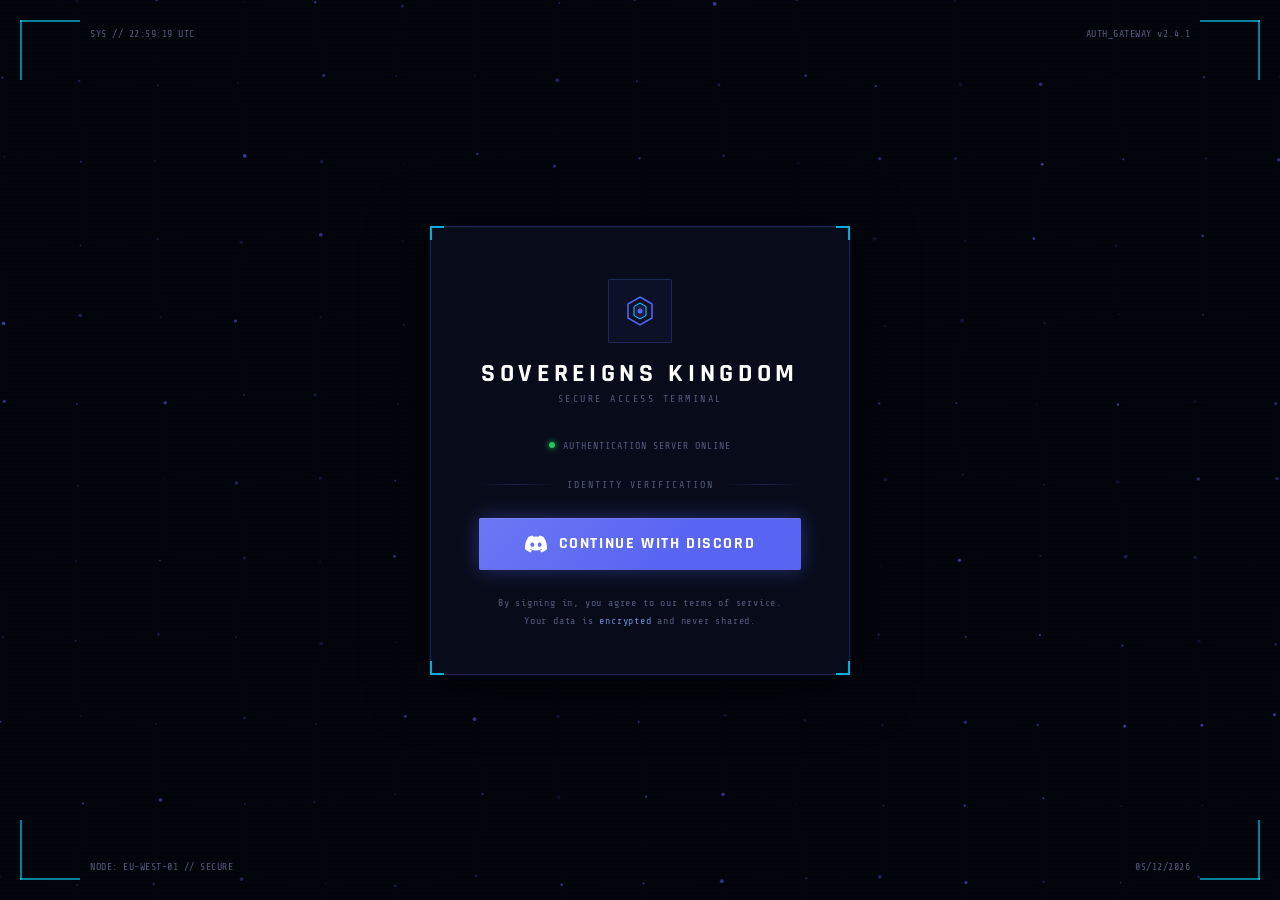
==== admin.html @ 72da882e "Update admin.html" ====
<!DOCTYPE html>
<html lang="en">
<head>
<meta charset="UTF-8"/>
<meta name="viewport" content="width=device-width, initial-scale=1.0"/>
<title>Admin Panel — Sovereigns Kingdom</title>
<link href="https://fonts.googleapis.com/css2?family=Rajdhani:wght@400;500;600;700&family=Share+Tech+Mono&display=swap" rel="stylesheet"/>
<style>
*,*::before,*::after{box-sizing:border-box;margin:0;padding:0}
:root{
  --bg:#03050d;--panel:rgba(8,12,24,0.92);--panel2:rgba(6,9,20,0.8);
  --border:rgba(88,101,242,0.2);--border2:rgba(88,101,242,0.1);
  --accent:#5865F2;--glow:rgba(88,101,242,0.4);
  --cyan:#00d4ff;--green:#22c55e;--yellow:#fbbf24;--red:#f38ba8;--orange:#f97316;
  --text:#cdd6f4;--muted:#525a7a;
  --font:'Rajdhani',sans-serif;--mono:'Share Tech Mono',monospace;
}
body{font-family:var(--font);background:var(--bg);color:var(--text);min-height:100vh;overflow-x:hidden}
#bgCanvas{position:fixed;inset:0;z-index:0;pointer-events:none;opacity:0.3}

/* TOKEN SCREEN */
#tokenScreen{position:fixed;inset:0;z-index:999;background:rgba(3,5,13,0.99);display:flex;align-items:center;justify-content:center;flex-direction:column;gap:20px}
#tokenScreen.hidden{display:none}
.token-box{display:flex;flex-direction:column;gap:10px;width:340px}
.token-input{background:rgba(88,101,242,0.06);border:1px solid var(--border);border-radius:2px;padding:12px 16px;font-family:var(--mono);font-size:13px;color:var(--text);outline:none;width:100%;letter-spacing:0.08em}
.token-input:focus{border-color:var(--accent)}
.token-btn{display:flex;align-items:center;justify-content:center;padding:12px;font-family:var(--mono);font-size:12px;font-weight:700;letter-spacing:0.2em;background:rgba(88,101,242,0.15);border:1px solid var(--accent);color:var(--accent);border-radius:2px;cursor:pointer;transition:all 0.2s}
.token-btn:hover{background:rgba(88,101,242,0.25)}
.token-err{font-family:var(--mono);font-size:10px;color:var(--red);letter-spacing:0.1em;padding:8px 12px;background:rgba(243,139,168,0.08);border:1px solid rgba(243,139,168,0.2);border-radius:2px;display:none}

/* TOPBAR */
.topbar{position:sticky;top:0;z-index:100;display:flex;align-items:center;justify-content:space-between;padding:0 28px;height:60px;background:rgba(3,5,13,0.97);border-bottom:1px solid var(--border);backdrop-filter:blur(20px)}
.tl{display:flex;align-items:center;gap:14px}
.logo-icon{display:flex;align-items:center;justify-content:center;width:34px;height:34px;border:1px solid var(--border);border-radius:2px;background:rgba(88,101,242,0.08)}
.topbar-brand{font-size:18px;font-weight:700;letter-spacing:0.15em;text-transform:uppercase;color:#fff}
.admin-badge{font-family:var(--mono);font-size:9px;color:var(--orange);border:1px solid rgba(249,115,22,0.3);padding:2px 8px;border-radius:1px;background:rgba(249,115,22,0.08);letter-spacing:0.12em}
.back-btn{display:flex;align-items:center;gap:7px;font-family:var(--mono);font-size:11px;font-weight:700;letter-spacing:0.1em;color:var(--muted);text-decoration:none;border:1px solid var(--border);padding:6px 14px;border-radius:2px;transition:all 0.2s}
.back-btn:hover{color:var(--text);background:rgba(88,101,242,0.08);border-color:rgba(88,101,242,0.4)}
.user-pill{display:flex;align-items:center;gap:10px;padding:5px 12px 5px 5px;border:1px solid var(--border);border-radius:2px;background:rgba(88,101,242,0.06)}
.u-av{width:30px;height:30px;border-radius:50%;border:1.5px solid var(--orange);object-fit:cover}
.u-name{font-size:13px;font-weight:700;color:#fff;line-height:1}
.u-role{font-family:var(--mono);font-size:9px;color:var(--orange)}
.hamburger{display:none;align-items:center;justify-content:center;width:36px;height:36px;border:1px solid var(--border);border-radius:2px;cursor:pointer;color:var(--muted);background:none}

/* LAYOUT */
#adminLayout{position:relative;z-index:2;display:grid;grid-template-columns:240px 1fr;min-height:calc(100vh - 60px)}

/* SIDEBAR */
.sidebar{background:rgba(5,8,18,0.9);border-right:1px solid var(--border);padding:20px 0;display:flex;flex-direction:column;gap:4px;position:sticky;top:60px;height:calc(100vh - 60px);overflow-y:auto}
.sb-section{font-family:var(--mono);font-size:9px;color:var(--muted);letter-spacing:0.2em;padding:12px 20px 6px;text-transform:uppercase}
.sb-btn{display:flex;align-items:center;gap:10px;padding:10px 20px;font-size:13px;font-weight:600;letter-spacing:0.05em;color:var(--muted);cursor:pointer;border:none;background:none;width:100%;text-align:left;transition:all 0.15s;border-left:2px solid transparent}
.sb-btn svg{width:15px;height:15px;flex-shrink:0}
.sb-btn:hover{color:var(--text);background:rgba(88,101,242,0.06);border-left-color:rgba(88,101,242,0.3)}
.sb-btn.active{color:#fff;background:rgba(88,101,242,0.1);border-left-color:var(--accent)}
.sb-btn.danger:hover{color:var(--red);background:rgba(243,139,168,0.06);border-left-color:var(--red)}
.sb-divider{height:1px;background:var(--border2);margin:8px 12px}

/* MAIN */
.main{padding:32px 36px;overflow-y:auto}
.page{display:none}
.page.active{display:block;animation:fadeUp 0.3s ease both}
.page-title{font-size:22px;font-weight:700;color:#fff;letter-spacing:0.08em;margin-bottom:4px}
.page-sub{font-family:var(--mono);font-size:10px;color:var(--muted);letter-spacing:0.12em;margin-bottom:24px}

/* CARDS */
.card{background:var(--panel);border:1px solid var(--border);border-radius:2px;padding:24px;margin-bottom:20px;position:relative;overflow:hidden}
.card::before{content:'';position:absolute;top:0;left:0;right:0;height:1px;background:linear-gradient(90deg,var(--accent),transparent)}
.card-title{font-size:14px;font-weight:700;color:#fff;letter-spacing:0.08em;margin-bottom:16px;display:flex;align-items:center;gap:8px}
.card-title svg{width:14px;height:14px;color:var(--accent)}

/* FORM */
.form-row{display:flex;gap:12px;flex-wrap:wrap;margin-bottom:14px}
.form-group{display:flex;flex-direction:column;gap:6px;flex:1;min-width:160px}
.form-label{font-family:var(--mono);font-size:9px;color:var(--muted);letter-spacing:0.16em;text-transform:uppercase}
.form-input{background:rgba(88,101,242,0.06);border:1px solid var(--border);border-radius:2px;padding:9px 13px;font-family:var(--font);font-size:13px;font-weight:600;color:var(--text);outline:none;transition:all 0.2s;width:100%}
.form-input:focus{border-color:var(--accent);box-shadow:0 0 0 2px rgba(88,101,242,0.15)}
.form-input::placeholder{color:var(--muted)}
select.form-input option{background:#0d1120;color:var(--text)}
textarea.form-input{resize:vertical;min-height:80px;font-family:var(--mono);font-size:12px}

/* BUTTONS */
.btn{display:inline-flex;align-items:center;gap:7px;padding:9px 18px;font-family:var(--font);font-size:13px;font-weight:700;letter-spacing:0.08em;border:1px solid;border-radius:2px;cursor:pointer;transition:all 0.2s;text-transform:uppercase}
.btn svg{width:13px;height:13px}
.btn-primary{background:rgba(88,101,242,0.15);border-color:var(--accent);color:var(--accent)}
.btn-primary:hover{background:rgba(88,101,242,0.25);box-shadow:0 0 14px var(--glow)}
.btn-success{background:rgba(34,197,94,0.1);border-color:var(--green);color:var(--green)}
.btn-success:hover{background:rgba(34,197,94,0.2)}
.btn-danger{background:rgba(243,139,168,0.1);border-color:var(--red);color:var(--red)}
.btn-danger:hover{background:rgba(243,139,168,0.2)}
.btn-warn{background:rgba(251,191,36,0.1);border-color:var(--yellow);color:var(--yellow)}
.btn-warn:hover{background:rgba(251,191,36,0.2)}
.btn-sm{padding:6px 12px;font-size:11px}
.btn:disabled{opacity:0.4;cursor:not-allowed;pointer-events:none}

/* TOURNAMENT CARDS */
.t-grid{display:grid;grid-template-columns:repeat(auto-fill,minmax(280px,1fr));gap:14px;margin-bottom:24px}
.t-card{background:var(--panel2);border:1px solid var(--border);border-radius:2px;padding:18px;position:relative;overflow:hidden}
.t-accent{position:absolute;top:0;left:0;bottom:0;width:3px}
.t-name{font-size:16px;font-weight:700;color:#fff;margin-bottom:10px}
.badges{display:flex;gap:6px;flex-wrap:wrap;margin-bottom:12px}
.badge{font-family:var(--mono);font-size:9px;font-weight:700;padding:2px 8px;border-radius:1px;letter-spacing:0.1em}
.b-open{color:var(--green);background:rgba(34,197,94,0.1);border:1px solid rgba(34,197,94,0.2)}
.b-closed{color:var(--red);background:rgba(243,139,168,0.1);border:1px solid rgba(243,139,168,0.2)}
.b-upcoming{color:var(--accent);background:rgba(88,101,242,0.1);border:1px solid rgba(88,101,242,0.2)}
.b-started{color:var(--yellow);background:rgba(251,191,36,0.1);border:1px solid rgba(251,191,36,0.2)}
.b-ended{color:var(--muted);background:rgba(82,90,122,0.1);border:1px solid rgba(82,90,122,0.2)}
.b-players{color:var(--cyan);background:rgba(0,212,255,0.08);border:1px solid rgba(0,212,255,0.2)}
.t-actions{display:flex;gap:6px;flex-wrap:wrap}

/* STATS */
.stats-row{display:grid;grid-template-columns:repeat(auto-fit,minmax(120px,1fr));gap:12px;margin-bottom:24px}
.stat{background:var(--panel);border:1px solid var(--border);border-radius:2px;padding:16px 20px}
.stat-val{font-size:28px;font-weight:700;color:#fff;line-height:1}
.stat-lbl{font-family:var(--mono);font-size:9px;color:var(--muted);letter-spacing:0.18em;margin-top:4px}

/* TABLE */
.ptable{width:100%;border-collapse:collapse}
.ptable th{font-family:var(--mono);font-size:9px;color:var(--muted);letter-spacing:0.15em;text-align:left;padding:8px 12px;border-bottom:1px solid var(--border);background:rgba(88,101,242,0.04)}
.ptable td{font-size:13px;padding:10px 12px;border-bottom:1px solid var(--border2);vertical-align:middle}
.ptable tr:last-child td{border-bottom:none}
.ptable tr:hover td{background:rgba(88,101,242,0.03)}
.pav{width:28px;height:28px;border-radius:50%;border:1.5px solid var(--border);object-fit:cover;vertical-align:middle;margin-right:8px}

/* TOAST */
#toastWrap{position:fixed;bottom:28px;right:28px;z-index:9999;display:flex;flex-direction:column;gap:8px}
.toast{font-family:var(--mono);font-size:11px;font-weight:700;letter-spacing:0.1em;padding:12px 18px;border-radius:2px;border:1px solid;display:flex;align-items:center;gap:8px;animation:toastIn 0.3s ease both;max-width:320px}
.toast.ok{color:var(--green);background:rgba(34,197,94,0.1);border-color:rgba(34,197,94,0.3)}
.toast.err{color:var(--red);background:rgba(243,139,168,0.1);border-color:rgba(243,139,168,0.3)}
.toast.inf{color:var(--cyan);background:rgba(0,212,255,0.08);border-color:rgba(0,212,255,0.2)}
.toast.out{animation:toastOut 0.3s ease forwards}

/* MODAL */
.overlay{position:fixed;inset:0;z-index:500;background:rgba(0,0,0,0.8);backdrop-filter:blur(6px);display:none;align-items:center;justify-content:center}
.overlay.open{display:flex}
.modal{background:rgba(8,12,24,0.99);border:1px solid var(--border);border-radius:2px;padding:28px;max-width:400px;width:90%;position:relative}
.modal::before{content:'';position:absolute;top:0;left:0;right:0;height:2px;background:linear-gradient(90deg,var(--red),transparent)}
.modal-title{font-size:16px;font-weight:700;color:#fff;margin-bottom:8px}
.modal-body{font-size:13px;color:var(--muted);margin-bottom:20px;line-height:1.6}
.modal-actions{display:flex;gap:10px;justify-content:flex-end}

.empty{font-family:var(--mono);font-size:11px;color:var(--muted);letter-spacing:0.12em;padding:28px;text-align:center}
.ovfl{overflow-x:auto}

@keyframes fadeUp{from{opacity:0;transform:translateY(10px)}to{opacity:1;transform:translateY(0)}}
@keyframes toastIn{from{opacity:0;transform:translateX(20px)}to{opacity:1;transform:translateX(0)}}
@keyframes toastOut{to{opacity:0;transform:translateX(20px)}}

@media(max-width:768px){
  #adminLayout{grid-template-columns:1fr}
  .sidebar{position:fixed;left:-240px;top:60px;z-index:90;transition:left 0.3s;height:calc(100vh - 60px)}
  .sidebar.open{left:0}
  .main{padding:20px 14px}
  .topbar{padding:0 14px}
  .topbar-brand{display:none}
  .hamburger{display:flex}
}
</style>
</head>
<body>
<canvas id="bgCanvas"></canvas>

<!-- SVG ICONS -->
<svg style="display:none">
  <symbol id="i-back"     viewBox="0 0 24 24" fill="none" stroke="currentColor" stroke-width="1.5" stroke-linecap="round"><path d="M19 12H5M12 5l-7 7 7 7"/></symbol>
  <symbol id="i-grid"     viewBox="0 0 24 24" fill="none" stroke="currentColor" stroke-width="1.5" stroke-linecap="round"><rect x="3" y="3" width="7" height="7"/><rect x="14" y="3" width="7" height="7"/><rect x="14" y="14" width="7" height="7"/><rect x="3" y="14" width="7" height="7"/></symbol>
  <symbol id="i-plus"     viewBox="0 0 24 24" fill="none" stroke="currentColor" stroke-width="1.5" stroke-linecap="round"><path d="M12 5v14M5 12h14"/></symbol>
  <symbol id="i-trash"    viewBox="0 0 24 24" fill="none" stroke="currentColor" stroke-width="1.5" stroke-linecap="round"><path d="M3 6h18M19 6l-1 14H6L5 6M10 11v6M14 11v6M9 6V4h6v2"/></symbol>
  <symbol id="i-users"    viewBox="0 0 24 24" fill="none" stroke="currentColor" stroke-width="1.5" stroke-linecap="round"><path d="M17 21v-2a4 4 0 00-4-4H5a4 4 0 00-4 4v2"/><circle cx="9" cy="7" r="4"/><path d="M23 21v-2a4 4 0 00-3-3.87M16 3.13a4 4 0 010 7.75"/></symbol>
  <symbol id="i-trophy"   viewBox="0 0 24 24" fill="none" stroke="currentColor" stroke-width="1.5" stroke-linecap="round"><path d="M6 9H4a2 2 0 01-2-2V5h4M18 9h2a2 2 0 002-2V5h-4"/><path d="M6 5h12v6a6 6 0 01-12 0V5z"/><path d="M12 17v4M8 21h8"/></symbol>
  <symbol id="i-horn"     viewBox="0 0 24 24" fill="none" stroke="currentColor" stroke-width="1.5" stroke-linecap="round"><path d="M3 11l19-9-9 19-2-8-8-2z"/></symbol>
  <symbol id="i-mail"     viewBox="0 0 24 24" fill="none" stroke="currentColor" stroke-width="1.5" stroke-linecap="round"><rect x="2" y="4" width="20" height="16" rx="2"/><path d="M22 7l-10 7L2 7"/></symbol>
  <symbol id="i-gear"     viewBox="0 0 24 24" fill="none" stroke="currentColor" stroke-width="1.5" stroke-linecap="round"><circle cx="12" cy="12" r="3"/><path d="M19.4 15a1.65 1.65 0 00.33 1.82l.06.06a2 2 0 010 2.83 2 2 0 01-2.83 0l-.06-.06a1.65 1.65 0 00-1.82-.33 1.65 1.65 0 00-1 1.51V21a2 2 0 01-4 0v-.09A1.65 1.65 0 009 19.4a1.65 1.65 0 00-1.82.33l-.06.06a2 2 0 01-2.83-2.83l.06-.06A1.65 1.65 0 004.68 15a1.65 1.65 0 00-1.51-1H3a2 2 0 010-4h.09A1.65 1.65 0 004.6 9a1.65 1.65 0 00-.33-1.82l-.06-.06a2 2 0 012.83-2.83l.06.06A1.65 1.65 0 009 4.68a1.65 1.65 0 001-1.51V3a2 2 0 014 0v.09a1.65 1.65 0 001 1.51 1.65 1.65 0 001.82-.33l.06-.06a2 2 0 012.83 2.83l-.06.06A1.65 1.65 0 0019.4 9a1.65 1.65 0 001.51 1H21a2 2 0 010 4h-.09a1.65 1.65 0 00-1.51 1z"/></symbol>
  <symbol id="i-check"    viewBox="0 0 24 24" fill="none" stroke="currentColor" stroke-width="2"   stroke-linecap="round"><path d="M20 6L9 17l-5-5"/></symbol>
  <symbol id="i-x"        viewBox="0 0 24 24" fill="none" stroke="currentColor" stroke-width="2"   stroke-linecap="round"><path d="M18 6L6 18M6 6l12 12"/></symbol>
  <symbol id="i-out"      viewBox="0 0 24 24" fill="none" stroke="currentColor" stroke-width="1.5" stroke-linecap="round"><path d="M9 21H5a2 2 0 01-2-2V5a2 2 0 012-2h4M16 17l5-5-5-5M21 12H9"/></symbol>
  <symbol id="i-send" viewBox="0 0 24 24" fill="none" stroke="currentColor" stroke-width="1.5" stroke-linecap="round"><path d="M22 2L11 13M22 2l-7 20-4-9-9-4 20-7z"/></symbol>
  <symbol id="i-back" viewBox="0 0 24 24" fill="none" stroke="currentColor" stroke-width="1.5" stroke-linecap="round"><path d="M19 12H5M12 5l-7 7 7 7"/></symbol>
  <symbol id="i-menu"     viewBox="0 0 24 24" fill="none" stroke="currentColor" stroke-width="1.5" stroke-linecap="round"><path d="M3 12h18M3 6h18M3 18h18"/></symbol>
  <symbol id="i-ticket" viewBox="0 0 24 24" fill="none" stroke="currentColor" stroke-width="1.5" stroke-linecap="round"><path d="M2 9a3 3 0 010-6h20a3 3 0 010 6v6a3 3 0 010 6H2a3 3 0 010-6V9z"/><path d="M12 3v18"/></symbol>
  <symbol id="i-lock"     viewBox="0 0 24 24" fill="none" stroke="currentColor" stroke-width="1.5" stroke-linecap="round"><rect x="3" y="11" width="18" height="11" rx="2"/><path d="M7 11V7a5 5 0 0110 0v4"/></symbol>
</svg>

<!-- TOKEN SCREEN -->
<div id="tokenScreen">
  <svg width="44" height="44" viewBox="0 0 24 24" fill="none" stroke="#f97316" stroke-width="1.5" stroke-linecap="round"><rect x="3" y="11" width="18" height="11" rx="2"/><path d="M7 11V7a5 5 0 0110 0v4"/></svg>
  <div style="font-family:var(--mono);font-size:14px;color:#fff;letter-spacing:0.2em">ADMIN TOKEN REQUIRED</div>
  <div style="font-family:var(--mono);font-size:10px;color:var(--muted);letter-spacing:0.1em;text-align:center;max-width:300px;line-height:1.8">Enter your secret admin token.<br/>Clears automatically when you close the browser.</div>
  <div class="token-box">
    <input class="token-input" type="password" id="tokenInput" placeholder="Paste admin token here..."/>
    <div class="token-err" id="tokenErr"></div>
    <button class="token-btn" id="tokenBtn" onclick="submitToken()">ENTER</button>
  </div>
  <a href="dashboard.html" style="font-family:var(--mono);font-size:10px;color:var(--muted);text-decoration:none;letter-spacing:0.1em;margin-top:8px">← Back to Dashboard</a>
</div>

<!-- TOPBAR -->
<nav class="topbar" id="topbar" style="display:none">
  <div class="tl">
    <button class="hamburger" onclick="document.getElementById('sidebar').classList.toggle('open')">
      <svg width="16" height="16"><use href="#i-menu"/></svg>
    </button>
    <div class="logo-icon">
      <svg viewBox="0 0 32 32" fill="none" width="18" height="18">
        <polygon points="16,2 28,9 28,23 16,30 4,23 4,9" stroke="#5865F2" stroke-width="1.5" fill="none"/>
        <polygon points="16,8 22,11.5 22,20.5 16,24 10,20.5 10,11.5" stroke="#f97316" stroke-width="1" fill="rgba(249,115,22,0.12)"/>
        <circle cx="16" cy="16" r="2.5" fill="#f97316"/>
      </svg>
    </div>
    <span class="topbar-brand">Sovereigns Kingdom</span>
    <span class="admin-badge">ADMIN PANEL</span>
    <a href="dashboard.html" class="back-btn"><svg width="12" height="12"><use href="#i-back"/></svg> Dashboard</a>
  </div>
  <div class="user-pill">
    <img class="u-av" id="topAv" src="" alt=""/>
    <div>
      <div class="u-name" id="topName">—</div>
      <div class="u-role">● ADMIN</div>
    </div>
  </div>
</nav>

<!-- ADMIN LAYOUT -->
<div id="adminLayout" style="display:none">
  <aside class="sidebar" id="sidebar">
    <div class="sb-section">Overview</div>
    <button class="sb-btn active" id="nav-overview" onclick="go('overview')"><svg width="15" height="15"><use href="#i-grid"/></svg> Overview</button>
    <div class="sb-section">Tournaments</div>
    <button class="sb-btn" id="nav-create"  onclick="go('create')"><svg width="15" height="15"><use href="#i-plus"/></svg> Create Tournament</button>
    <button class="sb-btn" id="nav-manage"  onclick="go('manage')"><svg width="15" height="15"><use href="#i-gear"/></svg> Manage Tournaments</button>
    <div class="sb-section">Players</div>
    <button class="sb-btn" id="nav-players" onclick="go('players')"><svg width="15" height="15"><use href="#i-users"/></svg> Registrations</button>
    <div class="sb-section">Winners</div>
    <button class="sb-btn" id="nav-winners" onclick="go('winners')"><svg width="15" height="15"><use href="#i-trophy"/></svg> Set Winners</button>
    <div class="sb-section">Communications</div>
    <button class="sb-btn" id="nav-announce" onclick="go('announce')"><svg width="15" height="15"><use href="#i-horn"/></svg> Announce</button>
    <button class="sb-btn" id="nav-dmall"    onclick="go('dmall')"><svg width="15" height="15"><use href="#i-mail"/></svg> DM All Players</button>
    <div class="sb-section">Support</div>
    <button class="sb-btn" id="nav-tickets" onclick="go('tickets')"><svg width="15" height="15"><use href="#i-ticket"/></svg> Tickets</button>
    <div class="sb-divider"></div>
    <button class="sb-btn danger" onclick="logout()"><svg width="15" height="15"><use href="#i-out"/></svg> Sign Out</button>
  </aside>

  <main class="main">

    <!-- OVERVIEW -->
    <div class="page active" id="page-overview">
      <div class="page-title">Overview</div>
      <div class="page-sub">// SOVEREIGNS KINGDOM ADMIN CONTROL CENTER</div>
      <div class="stats-row" id="statsRow"></div>
      <div class="card">
        <div class="card-title"><svg width="14" height="14"><use href="#i-grid"/></svg> Tournament Status</div>
        <div class="t-grid" id="overviewGrid"></div>
      </div>
    </div>

    <!-- CREATE -->
    <div class="page" id="page-create">
      <div class="page-title">Create Tournament</div>
      <div class="page-sub">// ADD A NEW TOURNAMENT</div>
      <div class="card">
        <div class="card-title"><svg width="14" height="14"><use href="#i-plus"/></svg> New Tournament</div>
        <div class="form-row">
          <div class="form-group">
            <label class="form-label">Tournament Name</label>
            <input type="text" class="form-input" id="createName" placeholder="e.g. Minecraft Hunger Games"/>
          </div>
        </div>
        <button class="btn btn-primary" id="createBtn" onclick="createTournament()">
          <svg width="13" height="13"><use href="#i-plus"/></svg> Create
        </button>
      </div>
    </div>

    <!-- MANAGE -->
    <div class="page" id="page-manage">
      <div class="page-title">Manage Tournaments</div>
      <div class="page-sub">// CONTROL REGISTRATION AND TOURNAMENT STATE</div>
      <div class="t-grid" id="manageGrid"></div>
    </div>

    <!-- PLAYERS -->
    <div class="page" id="page-players">
      <div class="page-title">Registrations</div>
      <div class="page-sub">// VIEW AND REMOVE REGISTERED PLAYERS</div>
      <div class="form-row" style="margin-bottom:16px">
        <div class="form-group" style="max-width:260px">
          <label class="form-label">Filter by Tournament</label>
          <select class="form-input" id="playersFilter" onchange="loadPlayers()">
            <option value="">All Tournaments</option>
          </select>
        </div>
      </div>
      <div class="card"><div id="playersWrap"><div class="empty">Loading...</div></div></div>
    </div>

    <!-- WINNERS -->
    <div class="page" id="page-winners">
      <div class="page-title">Set Winners</div>
      <div class="page-sub">// ASSIGN PODIUM PLACEMENTS</div>
      <div class="form-row" style="margin-bottom:16px">
        <div class="form-group" style="max-width:260px">
          <label class="form-label">Tournament</label>
          <select class="form-input" id="winnersSelect" onchange="renderWinners()">
            <option value="">Select tournament...</option>
          </select>
        </div>
      </div>
      <div id="winnersWrap"></div>
    </div>

    <!-- ANNOUNCE -->
    <div class="page" id="page-announce">
      <div class="page-title">Announce</div>
      <div class="page-sub">// POST EMBED TO DISCORD CHANNEL</div>
      <div class="card">
        <div class="card-title"><svg width="14" height="14"><use href="#i-horn"/></svg> New Announcement</div>
        <div class="form-row">
          <div class="form-group">
            <label class="form-label">Tournament</label>
            <select class="form-input" id="announceSelect"><option value="">Select tournament...</option></select>
          </div>
        </div>
        <div class="form-row">
          <div class="form-group">
            <label class="form-label">Message</label>
            <textarea class="form-input" id="announceMsg" placeholder="Type your announcement..."></textarea>
          </div>
        </div>
        <button class="btn btn-primary" id="announceBtn" onclick="sendAnnounce()">
          <svg width="13" height="13"><use href="#i-horn"/></svg> Send to Discord
        </button>
      </div>
    </div>

    <!-- DM ALL -->
    <div class="page" id="page-dmall">
      <div class="page-title">DM All Players</div>
      <div class="page-sub">// DIRECT MESSAGE EVERY REGISTERED PLAYER</div>
      <div class="card">
        <div class="card-title"><svg width="14" height="14"><use href="#i-mail"/></svg> Compose DM</div>
        <div class="form-row">
          <div class="form-group">
            <label class="form-label">Tournament</label>
            <select class="form-input" id="dmSelect"><option value="">Select tournament...</option></select>
          </div>
        </div>
        <div class="form-row">
          <div class="form-group">
            <label class="form-label">Message</label>
            <textarea class="form-input" id="dmMsg" placeholder="Type your message..."></textarea>
          </div>
        </div>
        <button class="btn btn-warn" id="dmBtn" onclick="sendDmAll()">
          <svg width="13" height="13"><use href="#i-mail"/></svg> Send DM to All
        </button>
      </div>
    </div>

    <!-- TICKETS -->
    <div class="page" id="page-tickets">
      <div class="page-title">Support Tickets</div>
      <div class="page-sub">// VIEW AND MANAGE ALL USER TICKETS</div>
      <div style="display:flex;gap:8px;margin-bottom:18px;flex-wrap:wrap">
        <button class="btn btn-primary btn-sm" onclick="filterTickets('all')"    id="tf-all">All</button>
        <button class="btn btn-sm" onclick="filterTickets('open')"   id="tf-open"   style="background:rgba(34,197,94,0.08);border-color:rgba(34,197,94,0.3);color:var(--green)">Open</button>
        <button class="btn btn-sm" onclick="filterTickets('paused')" id="tf-paused" style="background:rgba(251,191,36,0.08);border-color:rgba(251,191,36,0.3);color:var(--yellow)">Paused</button>
        <button class="btn btn-sm" onclick="filterTickets('resolved')" id="tf-resolved" style="background:rgba(82,90,122,0.08);border-color:rgba(82,90,122,0.2);color:var(--muted)">Resolved</button>
        <button class="btn btn-primary btn-sm" onclick="loadTickets()" style="margin-left:auto"><svg width="13" height="13"><use href="#i-plus"/></svg> Refresh</button>
      </div>
      <div id="ticketsWrap"><div class="empty">Loading...</div></div>
      <!-- TICKET DETAIL PANEL -->
      <div id="ticketDetail" style="display:none;animation:fadeUp 0.3s ease both">
        <div style="display:flex;align-items:center;gap:12px;margin-bottom:16px">
          <button class="btn btn-primary btn-sm" onclick="closeTicketDetail()"><svg width="13" height="13"><use href="#i-back"/></svg> Back</button>
          <div style="font-size:16px;font-weight:700;color:#fff" id="detailTitle">Ticket</div>
          <div id="detailStatus"></div>
        </div>
        <div class="card" style="padding:20px">
          <div style="max-height:400px;overflow-y:auto;margin-bottom:16px;display:flex;flex-direction:column;gap:12px" id="detailLog"></div>
          <!-- ADMIN REPLY -->
          <div id="adminReplyBox" style="background:rgba(6,9,20,0.8);border:1px solid var(--border);border-radius:2px;padding:14px">
            <div style="display:flex;gap:10px;align-items:flex-end">
              <div style="flex:1;display:flex;flex-direction:column;gap:8px">
                <textarea class="form-input" id="adminReplyText" placeholder="Type your reply..." style="min-height:60px;font-size:13px" onkeydown="if(event.key==='Enter'&&event.ctrlKey)adminSend()"></textarea>
                <input type="text" class="form-input" id="adminReplyImg" placeholder="Image URL (optional)" style="font-family:var(--mono);font-size:11px"/>
              </div>
              <button class="btn btn-primary btn-sm" onclick="adminSend()" style="flex-shrink:0;align-self:flex-start"><svg width="13" height="13"><use href="#i-send"/></svg> Send</button>
            </div>
          </div>
          <div style="display:flex;gap:8px;margin-top:12px;flex-wrap:wrap" id="ticketActionBtns"></div>
        </div>
      </div>
    </div>

  </main>
</div>

<!-- CONFIRM MODAL -->
<div class="overlay" id="confirmOverlay">
  <div class="modal">
    <div class="modal-title" id="confirmTitle">Confirm</div>
    <div class="modal-body"  id="confirmBody">Are you sure?</div>
    <div class="modal-actions">
      <button class="btn btn-primary btn-sm" onclick="closeModal()">Cancel</button>
      <button class="btn btn-danger  btn-sm" id="confirmOk" onclick="doConfirm()">Confirm</button>
    </div>
  </div>
</div>

<div id="toastWrap"></div>

<script>
// ─────────────────────────── AUTH ────────────────────────────
const OWNER_ID = '921970487431671859';
const raw = localStorage.getItem('discord_user');
if (!raw) { window.location.href = 'index.html'; }
const user = JSON.parse(raw || '{}');

if (user.id !== OWNER_ID) {
  document.getElementById('tokenScreen').innerHTML = `
    <svg width="44" height="44" viewBox="0 0 24 24" fill="none" stroke="#f38ba8" stroke-width="1.5" stroke-linecap="round"><rect x="3" y="11" width="18" height="11" rx="2"/><path d="M7 11V7a5 5 0 0110 0v4"/></svg>
    <div style="font-family:var(--mono);font-size:14px;color:#f38ba8;letter-spacing:0.2em">ACCESS DENIED</div>
    <div style="font-family:var(--mono);font-size:10px;color:var(--muted);text-align:center">This panel is for the server owner only.</div>
    <a href="dashboard.html" style="font-family:var(--mono);font-size:11px;color:var(--accent);text-decoration:none;border:1px solid rgba(88,101,242,0.3);padding:8px 20px;border-radius:2px">← Back to Dashboard</a>`;
  throw new Error('Unauthorized');
}

let ADMIN_TOKEN = sessionStorage.getItem('sk_admin_token') || '';

// ─────────────────────────── TOKEN SCREEN ────────────────────────────
document.getElementById('tokenInput').addEventListener('keydown', e => { if (e.key === 'Enter') submitToken(); });

async function submitToken() {
  const val = document.getElementById('tokenInput').value.trim();
  if (!val) return;
  const btn = document.getElementById('tokenBtn');
  const err = document.getElementById('tokenErr');
  btn.textContent = 'VERIFYING...';
  btn.disabled = true;
  err.style.display = 'none';
  try {
    const res = await fetch('/.netlify/functions/register/admin', {
      method: 'POST',
      headers: { 'Content-Type': 'application/json' },
      body: JSON.stringify({ action: 'get_registrations', caller_id: user.id, admin_token: val }),
    });
    if (res.status === 429) throw new Error('Too many attempts — wait 5 minutes');
    if (res.status === 403) throw new Error('Wrong token');
    ADMIN_TOKEN = val;
    sessionStorage.setItem('sk_admin_token', val);
    showPanel();
  } catch(e) {
    err.textContent = e.message;
    err.style.display = 'block';
    btn.textContent = 'ENTER';
    btn.disabled = false;
  }
}

function showPanel() {
  document.getElementById('tokenScreen').classList.add('hidden');
  document.getElementById('topbar').style.display = 'flex';
  document.getElementById('adminLayout').style.display = 'grid';
  document.getElementById('topAv').src = user.avatar || '';
  document.getElementById('topName').textContent = user.globalName || user.username;
  loadAll();
}

// ─────────────────────────── STATE ────────────────────────────
let SD = { tournaments: {}, state: {}, winners: {} }; // server data
let AR = {};  // all registrations

async function loadAll() {
  try {
    const res = await fetch('/.netlify/functions/register');
    if (!res.ok) throw new Error('Server unreachable');
    SD = await res.json();
    const d = await api({ action: 'get_registrations' });
    AR = d.registrations || {};
    fillSelects();
    renderOverview();
    toast('Panel loaded', 'ok');
  } catch(e) {
    toast('Cannot reach bot server: ' + e.message, 'err');
  }
}

function fillSelects() {
  const tids = Object.keys(SD.tournaments || {});
  ['playersFilter','winnersSelect','announceSelect','dmSelect'].forEach(id => {
    const el = document.getElementById(id);
    const prev = el.value;
    const blank = id === 'playersFilter' ? '<option value="">All Tournaments</option>' : '<option value="">Select tournament...</option>';
    el.innerHTML = blank + tids.map(tid =>
      `<option value="${tid}">${SD.tournaments[tid].name}</option>`).join('');
    if (prev) el.value = prev;
  });
}

// ─────────────────────────── API ────────────────────────────
async function api(payload) {
  const res = await fetch('/.netlify/functions/register/admin', {
    method: 'POST',
    headers: { 'Content-Type': 'application/json' },
    body: JSON.stringify({ ...payload, caller_id: user.id, admin_token: ADMIN_TOKEN }),
  });
  if (res.status === 403) {
    sessionStorage.removeItem('sk_admin_token');
    ADMIN_TOKEN = '';
    document.getElementById('tokenScreen').classList.remove('hidden');
    document.getElementById('topbar').style.display = 'none';
    document.getElementById('adminLayout').style.display = 'none';
    throw new Error('Session expired');
  }
  if (res.status === 429) throw new Error('Rate limited — wait a moment');
  const d = await res.json();
  if (!res.ok) throw new Error(d.error || res.status);
  return d;
}

// ─────────────────────────── PAGES ────────────────────────────
function go(name) {
  document.querySelectorAll('.page').forEach(p => p.classList.remove('active'));
  document.querySelectorAll('.sb-btn').forEach(b => b.classList.remove('active'));
  document.getElementById('page-' + name).classList.add('active');
  document.getElementById('nav-' + name).classList.add('active');
  document.getElementById('sidebar').classList.remove('open');
  if (name === 'overview') renderOverview();
  if (name === 'manage')   renderManage();
  if (name === 'players')  loadPlayers();
  if (name === 'winners')  renderWinners();
}

// ─────────────────────────── OVERVIEW ────────────────────────────
function hex(n) { return '#' + (n >>> 0).toString(16).padStart(6,'0'); }

function renderOverview() {
  const T = SD.tournaments || {}, S = SD.state || {};
  const tids = Object.keys(T);
  let total = 0; tids.forEach(t => total += (S[t]?.count || 0));
  const open = tids.filter(t => S[t]?.registration === 'open').length;
  const live = tids.filter(t => S[t]?.tournament === 'started').length;

  document.getElementById('statsRow').innerHTML = [
    [tids.length, 'Tournaments', ''],
    [open, 'Open Regs', 'color:var(--green)'],
    [live, 'Live Now', 'color:var(--yellow)'],
    [total, 'Players', 'color:var(--cyan)'],
  ].map(([v,l,s]) => `<div class="stat"><div class="stat-val" style="${s}">${v}</div><div class="stat-lbl">${l}</div></div>`).join('');

  if (!tids.length) {
    document.getElementById('overviewGrid').innerHTML = '<div class="empty">No tournaments yet.</div>';
    return;
  }
  document.getElementById('overviewGrid').innerHTML = tids.map(tid => tCard(tid, T[tid], S[tid]||{})).join('');
}

function tCard(tid, t, s) {
  const col = hex(t.color || 0x5865F2);
  const rb = s.registration==='open' ? 'b-open' : 'b-closed';
  const rl = s.registration==='open' ? 'REG OPEN' : 'REG CLOSED';
  const tb = s.tournament==='started' ? 'b-started' : s.tournament==='ended' ? 'b-ended' : 'b-upcoming';
  const tl = (s.tournament||'upcoming').toUpperCase();
  return `<div class="t-card">
    <div class="t-accent" style="background:${col}"></div>
    <div class="t-name">${t.name}</div>
    <div class="badges">
      <span class="badge ${rb}">${rl}</span>
      <span class="badge ${tb}">${tl}</span>
      <span class="badge b-players">${s.count||0}${s.cap?'/'+s.cap:''} PLAYERS</span>
    </div>
    <div class="t-actions">
      <button class="btn btn-primary btn-sm" onclick="go('manage')"><svg width="13" height="13"><use href="#i-gear"/></svg> Manage</button>
    </div>
  </div>`;
}

// ─────────────────────────── MANAGE ────────────────────────────
function renderManage() {
  const T = SD.tournaments || {}, S = SD.state || {};
  const tids = Object.keys(T);
  if (!tids.length) {
    document.getElementById('manageGrid').innerHTML = '<div class="empty">No tournaments. Create one first.</div>';
    return;
  }
  document.getElementById('manageGrid').innerHTML = tids.map(tid => {
    const t = T[tid], s = S[tid]||{};
    const col = hex(t.color || 0x5865F2);
    const isOpen = s.registration==='open', isStarted = s.tournament==='started', isEnded = s.tournament==='ended';
    return `<div class="t-card">
      <div class="t-accent" style="background:${col}"></div>
      <div class="t-name">${t.name}</div>
      <div class="badges">
        <span class="badge ${isOpen?'b-open':'b-closed'}">${isOpen?'REG OPEN':'REG CLOSED'}</span>
        <span class="badge ${isStarted?'b-started':isEnded?'b-ended':'b-upcoming'}">${(s.tournament||'UPCOMING').toUpperCase()}</span>
        <span class="badge b-players">${s.count||0}${s.cap?'/'+s.cap:''} PLAYERS</span>
      </div>
      <div class="form-row" style="margin-bottom:12px">
        <div class="form-group">
          <label class="form-label">Registration Cap (0 = unlimited)</label>
          <div style="display:flex;gap:8px">
            <input type="number" class="form-input" id="cap-${tid}" value="${s.cap||''}" min="0" placeholder="0" style="width:100px"/>
            <button class="btn btn-primary btn-sm" onclick="setCap('${tid}')">Set</button>
          </div>
        </div>
      </div>
      <div class="t-actions">
        ${!isOpen
          ? `<button class="btn btn-success btn-sm" onclick="setState('${tid}','open',null)"><svg width="13" height="13"><use href="#i-check"/></svg> Open Regs</button>`
          : `<button class="btn btn-danger btn-sm" onclick="setState('${tid}','closed',null)"><svg width="13" height="13"><use href="#i-x"/></svg> Close Regs</button>`}
        ${!isStarted&&!isEnded
          ? `<button class="btn btn-warn btn-sm" onclick="setState('${tid}',null,'started')">▶ Start</button>`:''}
        ${!isEnded
          ? `<button class="btn btn-danger btn-sm" onclick="setState('${tid}',null,'ended')">■ End</button>`
          : `<button class="btn btn-primary btn-sm" onclick="setState('${tid}','open','upcoming')">↺ Reset</button>`}
        <button class="btn btn-danger btn-sm" onclick="confirmDel('${tid}','${t.name.replace(/'/g,"\\'")}')">
          <svg width="13" height="13"><use href="#i-trash"/></svg> Delete
        </button>
      </div>
    </div>`;
  }).join('');
}

// ─────────────────────────── PLAYERS ────────────────────────────
async function loadPlayers() {
  const wrap = document.getElementById('playersWrap');
  wrap.innerHTML = '<div class="empty">Loading...</div>';
  const tidF = document.getElementById('playersFilter').value;
  try {
    const d = await api({ action: 'get_registrations', tournament_id: tidF || undefined });
    AR = d.registrations || {};
    const entries = tidF ? (AR[tidF] ? { [tidF]: AR[tidF] } : {}) : AR;
    let rows = [], total = 0;
    for (const [tid, td] of Object.entries(entries)) {
      (td.players||[]).forEach(p => {
        total++;
        rows.push(`<tr>
          <td><img class="pav" src="https://cdn.discordapp.com/avatars/${p.discord_id}/avatar.png" onerror="this.src='https://cdn.discordapp.com/embed/avatars/0.png'" alt=""/>
            ${p.discord_global_name||p.discord_username}</td>
          <td style="font-family:var(--mono);font-size:11px;color:var(--muted)">@${p.discord_username}</td>
          <td style="font-family:var(--mono);font-size:11px">${p.game_username||'—'}</td>
          <td>${td.tournament_name}</td>
          <td style="font-family:var(--mono);font-size:10px;color:var(--muted)">${(p.submitted_at||'').split(',')[0]}</td>
          <td><button class="btn btn-danger btn-sm" onclick="confirmRemove('${tid}','${p.discord_id}','${(p.discord_global_name||p.discord_username).replace(/'/g,"\\'")}')">
            <svg width="13" height="13"><use href="#i-trash"/></svg> Remove</button></td>
        </tr>`);
      });
    }
    if (!rows.length) { wrap.innerHTML = '<div class="empty">No registrations found.</div>'; return; }
    wrap.innerHTML = `
      <div style="font-family:var(--mono);font-size:10px;color:var(--muted);margin-bottom:12px;letter-spacing:0.12em">${total} PLAYER${total!==1?'S':''}</div>
      <div class="ovfl"><table class="ptable">
        <thead><tr><th>Player</th><th>Username</th><th>Game Tag</th><th>Tournament</th><th>Date</th><th>Action</th></tr></thead>
        <tbody>${rows.join('')}</tbody>
      </table></div>`;
  } catch(e) { wrap.innerHTML = `<div class="empty">Error: ${e.message}</div>`; }
}

// ─────────────────────────── WINNERS ────────────────────────────
function renderWinners() {
  const tid  = document.getElementById('winnersSelect').value;
  const wrap = document.getElementById('winnersWrap');
  if (!tid) { wrap.innerHTML = ''; return; }
  const t  = SD.tournaments[tid];
  const tw = (SD.winners||{})[tid]||{};
  const players = (AR[tid]?.players||[]);
  const colors = {'1st':'#fbbf24','2nd':'#94a3b8','3rd':'#cd7c2f'};
  const medals = {'1st':'1ST','2nd':'2ND','3rd':'3RD'};

  wrap.innerHTML = ['1st','2nd','3rd'].map(place => {
    const w   = tw[place];
    const col = colors[place];
    const opts = players.map(p =>
      `<option value="${p.discord_id}|||${p.discord_global_name||p.discord_username}|||${p.discord_username}">${p.discord_global_name||p.discord_username} (@${p.discord_username})</option>`
    ).join('');
    return `<div class="card" style="border-color:${col}30">
      <div class="card-title" style="color:${col}">${medals[place]} PLACE</div>
      ${w
        ? `<div style="display:flex;align-items:center;gap:10px;margin-bottom:14px">
            <img src="${w.avatar||'https://cdn.discordapp.com/embed/avatars/0.png'}" style="width:30px;height:30px;border-radius:50%;border:1.5px solid ${col}" onerror="this.src='https://cdn.discordapp.com/embed/avatars/0.png'"/>
            <span style="font-weight:700;color:#fff">${w.display_name||w.username}</span>
            <button class="btn btn-danger btn-sm" onclick="removeWinner('${tid}','${place}')"><svg width="13" height="13"><use href="#i-x"/></svg> Remove</button>
          </div>`
        : `<div style="font-family:var(--mono);font-size:10px;color:var(--muted);margin-bottom:14px;letter-spacing:0.1em">NOT SET</div>`}
      ${players.length ? `
      <div class="form-row">
        <div class="form-group">
          <label class="form-label">Pick from registered players</label>
          <select class="form-input" id="wpick-${place}" onchange="fillWinner('${place}')">
            <option value="">Choose player...</option>${opts}
          </select>
        </div>
      </div>` : ''}
      <div class="form-row">
        <div class="form-group" style="min-width:140px">
          <label class="form-label">Discord ID</label>
          <input type="text" class="form-input" id="wid-${place}" placeholder="Discord user ID"/>
        </div>
        <div class="form-group" style="min-width:140px">
          <label class="form-label">Display Name</label>
          <input type="text" class="form-input" id="wname-${place}" placeholder="Display name"/>
        </div>
      </div>
      <button class="btn btn-success btn-sm" onclick="setWinner('${tid}','${place}')">
        <svg width="13" height="13"><use href="#i-check"/></svg> Set ${medals[place]} Place
      </button>
    </div>`;
  }).join('');
}

function fillWinner(place) {
  const val = document.getElementById(`wpick-${place}`)?.value;
  if (!val) return;
  const [did,,dispName] = val.split('|||');
  document.getElementById(`wid-${place}`).value   = did;
  document.getElementById(`wname-${place}`).value = dispName;
}

// ─────────────────────────── ACTIONS ────────────────────────────
async function createTournament() {
  const name = document.getElementById('createName').value.trim();
  if (!name) { toast('Enter a tournament name', 'err'); return; }
  setLoading('createBtn', true);
  try {
    await api({ action: 'create', name });
    await loadAll();
    document.getElementById('createName').value = '';
    toast('Tournament created!', 'ok');
  } catch(e) { toast(e.message, 'err'); }
  setLoading('createBtn', false);
}

async function setState(tid, reg, tourn) {
  try {
    await api({ action: 'set_state', tournament_id: tid, registration: reg, tournament_status: tourn });
    const res = await fetch('/.netlify/functions/register');
    SD = await res.json();
    fillSelects(); renderManage(); renderOverview();
    toast('Updated!', 'ok');
  } catch(e) { toast(e.message, 'err'); }
}

async function setCap(tid) {
  const val = parseInt(document.getElementById(`cap-${tid}`).value)||0;
  try {
    await api({ action: 'set_cap', tournament_id: tid, cap: val });
    const res = await fetch('/.netlify/functions/register');
    SD = await res.json();
    renderManage(); renderOverview();
    toast(val===0?'Cap removed':'Cap set to '+val, 'ok');
  } catch(e) { toast(e.message, 'err'); }
}

async function setWinner(tid, place) {
  const did  = document.getElementById(`wid-${place}`).value.trim();
  const name = document.getElementById(`wname-${place}`).value.trim();
  if (!did||!name) { toast('Enter Discord ID and display name', 'err'); return; }
  const players = AR[tid]?.players||[];
  const p = players.find(x => x.discord_id===did);
  const avatar = p ? `https://cdn.discordapp.com/avatars/${did}/avatar.png` : 'https://cdn.discordapp.com/embed/avatars/0.png';
  try {
    await api({ action:'set_winner', tournament_id:tid, place, discord_id:did, display_name:name, username:name, avatar });
    const res = await fetch('/.netlify/functions/register');
    SD = await res.json();
    renderWinners();
    toast(`${place} place set!`, 'ok');
  } catch(e) { toast(e.message, 'err'); }
}

async function removeWinner(tid, place) {
  try {
    await api({ action:'remove_winner', tournament_id:tid, place });
    const res = await fetch('/.netlify/functions/register');
    SD = await res.json();
    renderWinners();
    toast('Winner removed', 'inf');
  } catch(e) { toast(e.message, 'err'); }
}

async function sendAnnounce() {
  const tid = document.getElementById('announceSelect').value;
  const msg = document.getElementById('announceMsg').value.trim();
  if (!tid) { toast('Select a tournament', 'err'); return; }
  if (!msg) { toast('Enter a message', 'err'); return; }
  setLoading('announceBtn', true);
  try {
    await api({ action:'announce', tournament_id:tid, message:msg });
    document.getElementById('announceMsg').value = '';
    toast('Announcement sent!', 'ok');
  } catch(e) { toast(e.message, 'err'); }
  setLoading('announceBtn', false);
}

async function sendDmAll() {
  const tid = document.getElementById('dmSelect').value;
  const msg = document.getElementById('dmMsg').value.trim();
  if (!tid) { toast('Select a tournament', 'err'); return; }
  if (!msg) { toast('Enter a message', 'err'); return; }
  setLoading('dmBtn', true);
  try {
    const d = await api({ action:'dm_all', tournament_id:tid, message:msg });
    document.getElementById('dmMsg').value = '';
    toast(`Sent: ${d.sent} ✓  Failed: ${d.failed}`, 'ok');
  } catch(e) { toast(e.message, 'err'); }
  setLoading('dmBtn', false);
}

// ─────────────────────────── MODALS ────────────────────────────
let _cb = null;
function confirmDel(tid, name) {
  show('Delete Tournament', `Delete "${name}"? This removes ALL registrations and winners. Cannot be undone.`);
  _cb = async () => {
    try {
      await api({ action:'delete', tournament_id:tid });
      await loadAll(); renderManage(); renderOverview();
      toast('Tournament deleted', 'inf');
    } catch(e) { toast(e.message, 'err'); }
  };
}
function confirmRemove(tid, did, name) {
  show('Remove Player', `Remove "${name}" from this tournament?`);
  _cb = async () => {
    try {
      await api({ action:'remove_player', tournament_id:tid, discord_id:did });
      await loadPlayers();
      toast('Player removed', 'inf');
    } catch(e) { toast(e.message, 'err'); }
  };
}
function show(title, body) {
  document.getElementById('confirmTitle').textContent = title;
  document.getElementById('confirmBody').textContent  = body;
  document.getElementById('confirmOverlay').classList.add('open');
}
function closeModal() { document.getElementById('confirmOverlay').classList.remove('open'); }
function doConfirm()  { closeModal(); if (_cb) { _cb(); _cb=null; } }
document.getElementById('confirmOverlay').addEventListener('click', e => { if (e.target.id==='confirmOverlay') closeModal(); });

// ─────────────────────────── TOAST ────────────────────────────
function toast(msg, type='inf') {
  const el = document.createElement('div');
  el.className = `toast ${type}`;
  el.textContent = msg;
  document.getElementById('toastWrap').appendChild(el);
  setTimeout(() => { el.classList.add('out'); setTimeout(() => el.remove(), 300); }, 3200);
}

// ─────────────────────────── UTILS ────────────────────────────
function setLoading(id, on) {
  const b = document.getElementById(id);
  if (b) b.disabled = on;
}
function logout() { localStorage.removeItem('discord_user'); window.location.href='index.html'; }


// ─────────────────────────── TICKETS ────────────────────────────
let allTickets = [];
let activeFilter = 'all';
let openTicket = null;

async function loadTickets() {
  document.getElementById('ticketsWrap').innerHTML = '<div class="empty">Loading...</div>';
  document.getElementById('ticketDetail').style.display = 'none';
  document.getElementById('ticketsWrap').style.display = 'block';
  try {
    const d = await api({ action: 'dummy' }, '/tickets/all');
    allTickets = d.tickets || [];
    renderTicketList();
  } catch(e) { document.getElementById('ticketsWrap').innerHTML = `<div class="empty">Error: ${e.message}</div>`; }
}

function filterTickets(f) {
  activeFilter = f;
  renderTicketList();
}

function renderTicketList() {
  const filtered = activeFilter === 'all' ? allTickets : allTickets.filter(t => t.status === activeFilter);
  const wrap = document.getElementById('ticketsWrap');
  if (!filtered.length) { wrap.innerHTML = '<div class="empty">No tickets found.</div>'; return; }

  const statusColor = { open:'var(--green)', paused:'var(--yellow)', resolved:'var(--muted)' };
  const statusBg    = { open:'rgba(34,197,94,0.08)', paused:'rgba(251,191,36,0.08)', resolved:'rgba(82,90,122,0.06)' };
  const statusBorder= { open:'rgba(34,197,94,0.2)', paused:'rgba(251,191,36,0.2)', resolved:'rgba(82,90,122,0.15)' };

  wrap.innerHTML = filtered.sort((a,b) => (b.updated_at||'').localeCompare(a.updated_at||'')).map(t => {
    const msgCount = (t.messages||[]).length;
    const last = t.messages?.[t.messages.length-1];
    const preview = last ? (last.text||'[image]').slice(0,80) : t.description.slice(0,80);
    return `<div class="card" style="cursor:pointer;margin-bottom:12px;border-color:${statusBorder[t.status]||'var(--border)'}" onclick="openTicketDetail('${t.id}')">
      <div style="display:flex;align-items:center;justify-content:space-between;margin-bottom:10px">
        <div style="display:flex;align-items:center;gap:10px">
          <img src="${t.avatar||'https://cdn.discordapp.com/embed/avatars/0.png'}" style="width:32px;height:32px;border-radius:50%;border:1.5px solid var(--border)" onerror="this.src='https://cdn.discordapp.com/embed/avatars/0.png'"/>
          <div>
            <div style="font-size:14px;font-weight:700;color:#fff">${t.display_name} <span style="font-family:var(--mono);font-size:10px;color:var(--muted)">@${t.username}</span></div>
            <div style="font-family:var(--mono);font-size:9px;color:var(--muted);letter-spacing:0.1em">#${t.id} · ${fmtTs(t.created_at)}</div>
          </div>
        </div>
        <div style="display:flex;align-items:center;gap:8px">
          <span style="font-family:var(--mono);font-size:9px;font-weight:700;padding:2px 10px;border-radius:1px;color:${statusColor[t.status]};background:${statusBg[t.status]};border:1px solid ${statusBorder[t.status]};letter-spacing:0.12em">${t.status.toUpperCase()}</span>
          <span style="font-family:var(--mono);font-size:9px;color:var(--muted)">${msgCount} msg${msgCount!==1?'s':''}</span>
        </div>
      </div>
      <div style="font-size:12px;color:var(--muted);font-family:var(--mono);overflow:hidden;text-overflow:ellipsis;white-space:nowrap">${escHtml2(preview)}</div>
    </div>`;
  }).join('');
}

function openTicketDetail(tid) {
  openTicket = allTickets.find(t => t.id === tid);
  if (!openTicket) return;
  document.getElementById('ticketsWrap').style.display = 'none';
  document.getElementById('ticketDetail').style.display = 'block';
  renderDetail();
}

function renderDetail() {
  const t = openTicket;
  const statusColor  = { open:'var(--green)', paused:'var(--yellow)', resolved:'var(--muted)' };
  document.getElementById('detailTitle').textContent = `Ticket #${t.id} — ${t.display_name}`;
  document.getElementById('detailStatus').innerHTML =
    `<span style="font-family:var(--mono);font-size:9px;font-weight:700;padding:2px 10px;border-radius:1px;color:${statusColor[t.status]};letter-spacing:0.12em;border:1px solid">${t.status.toUpperCase()}</span>`;

  // Messages
  const log = document.getElementById('detailLog');
  log.innerHTML = (t.messages||[]).map(m => {
    const cls = m.is_admin ? 'admin' : 'user';
    return `<div style="display:flex;flex-direction:column;gap:4px;align-self:${m.is_admin?'flex-start':'flex-end'};max-width:80%">
      <div style="font-family:var(--mono);font-size:9px;color:var(--muted);display:flex;align-items:center;gap:6px;${m.is_admin?'':'flex-direction:row-reverse'}">
        ${m.is_admin?'<span style="font-family:var(--mono);font-size:8px;color:var(--orange);background:rgba(249,115,22,0.1);border:1px solid rgba(249,115,22,0.2);padding:1px 6px;border-radius:1px">ADMIN</span>':''}
        <span>${m.author_name}</span><span>${fmtTs(m.timestamp)}</span>
      </div>
      <div style="padding:10px 14px;border-radius:${m.is_admin?'2px 12px 12px 12px':'12px 2px 12px 12px'};font-size:13px;line-height:1.6;word-break:break-word;background:${m.is_admin?'rgba(88,101,242,0.1)':'rgba(0,212,255,0.07)'};border:1px solid ${m.is_admin?'rgba(88,101,242,0.2)':'rgba(0,212,255,0.15)'}">
        ${m.text ? escHtml2(m.text) : ''}
        ${m.image_url ? `<br/><img src="${escHtml2(m.image_url)}" style="max-width:100%;max-height:180px;border-radius:4px;margin-top:6px;border:1px solid var(--border);cursor:pointer" onclick="window.open('${escHtml2(m.image_url)}','_blank')"/>` : ''}
      </div>
    </div>`;
  }).join('');
  log.scrollTop = log.scrollHeight;

  // Reply box visibility
  document.getElementById('adminReplyBox').style.display = t.status === 'resolved' ? 'none' : 'block';

  // Action buttons
  const btns = document.getElementById('ticketActionBtns');
  btns.innerHTML = '';
  if (t.status === 'open') {
    btns.innerHTML += `<button class="btn btn-warn btn-sm" onclick="ticketAction('pause')">⏸ Pause</button>`;
  }
  if (t.status === 'paused') {
    btns.innerHTML += `<button class="btn btn-success btn-sm" onclick="ticketAction('unpause')">▶ Unpause</button>`;
  }
  if (t.status !== 'resolved') {
    btns.innerHTML += `<button class="btn btn-success btn-sm" onclick="ticketAction('resolve')"><svg width="13" height="13"><use href="#i-check"/></svg> Mark Resolved</button>`;
    btns.innerHTML += `<button class="btn btn-danger btn-sm" onclick="ticketAction('close')"><svg width="13" height="13"><use href="#i-x"/></svg> Close</button>`;
  }
}

function closeTicketDetail() {
  document.getElementById('ticketDetail').style.display = 'none';
  document.getElementById('ticketsWrap').style.display  = 'block';
  openTicket = null;
}

async function adminSend() {
  const text = document.getElementById('adminReplyText').value.trim();
  const img  = document.getElementById('adminReplyImg').value.trim();
  if (!text && !img) { toast('Enter a message', 'err'); return; }
  try {
    const res = await fetch('/.netlify/functions/register/tickets/message', {
      method: 'POST',
      headers: { 'Content-Type': 'application/json' },
      body: JSON.stringify({
        ticket_id:   openTicket.id,
        discord_id:  user.id,
        author_name: 'Admin',
        text, image_url: img,
        is_admin:    true,
        admin_token: ADMIN_TOKEN,
      }),
    });
    const d = await res.json();
    if (!res.ok) throw new Error(d.error || 'Failed');
    openTicket.messages.push(d.message);
    const idx = allTickets.findIndex(t => t.id === openTicket.id);
    if (idx>=0) allTickets[idx] = openTicket;
    document.getElementById('adminReplyText').value = '';
    document.getElementById('adminReplyImg').value  = '';
    renderDetail();
    toast('Reply sent + user notified via DM', 'ok');
  } catch(e) { toast(e.message, 'err'); }
}

async function ticketAction(action) {
  try {
    const res = await fetch('/.netlify/functions/register/tickets/action', {
      method: 'POST',
      headers: { 'Content-Type': 'application/json' },
      body: JSON.stringify({ ticket_id: openTicket.id, action, caller_id: user.id, admin_token: ADMIN_TOKEN }),
    });
    const d = await res.json();
    if (!res.ok) throw new Error(d.error || 'Failed');
    openTicket = d.ticket;
    const idx = allTickets.findIndex(t => t.id === openTicket.id);
    if (idx>=0) allTickets[idx] = openTicket;
    renderDetail();
    toast(`Ticket ${action}d`, 'ok');
  } catch(e) { toast(e.message, 'err'); }
}

// Override api() for ticket endpoints that use direct fetch
async function apiFetch(path, body) {
  const res = await fetch(`/.netlify/functions/register${path}`, {
    method: 'POST',
    headers: { 'Content-Type': 'application/json' },
    body: JSON.stringify({ ...body, caller_id: user.id, admin_token: ADMIN_TOKEN }),
  });
  if (res.status === 403) { sessionStorage.removeItem('sk_admin_token'); ADMIN_TOKEN=''; showTokenScreen(); throw new Error('Session expired'); }
  const d = await res.json();
  if (!res.ok) throw new Error(d.error||res.status);
  return d;
}

function fmtTs(iso) {
  if (!iso) return '';
  const d = new Date(iso);
  return d.toLocaleString('en-GB',{day:'2-digit',month:'short',hour:'2-digit',minute:'2-digit'});
}
function escHtml2(s) {
  return String(s).replace(/&/g,'&amp;').replace(/</g,'&lt;').replace(/>/g,'&gt;').replace(/"/g,'&quot;').replace(/\n/g,'<br/>');
}

// Extend the go() function to handle tickets
const _origGo = go;

// Patch go for tickets
const __go = go;
go = function(name) {
  __go(name);
  if (name === 'tickets') loadTickets();
};

// ─────────────────────────── START ────────────────────────────
if (ADMIN_TOKEN) {
  showPanel();
} else {
  // Token screen already visible by default
}

// ─────────────────────────── BG CANVAS ────────────────────────────
const canvas = document.getElementById('bgCanvas');
const ctx = canvas.getContext('2d');
let W, H, dots=[];
function resize() {
  W=canvas.width=window.innerWidth; H=canvas.height=window.innerHeight; dots=[];
  for (let x=0;x<=Math.ceil(W/90);x++) for (let y=0;y<=Math.ceil(H/90);y++)
    dots.push({x:x*90,y:y*90,ox:x*90,oy:y*90,vx:(Math.random()-.5)*.2,vy:(Math.random()-.5)*.2,r:Math.random()+.3,a:Math.random()*.25+.05});
}
function draw() {
  ctx.clearRect(0,0,W,H);
  for (let i=0;i<dots.length;i++) {
    const d=dots[i]; d.x+=d.vx; d.y+=d.vy; d.vx+=(d.ox-d.x)*.0005; d.vy+=(d.oy-d.y)*.0005;
    for (let j=i+1;j<dots.length;j++) {
      const e=dots[j],dx=d.x-e.x,dy=d.y-e.y,dist=Math.sqrt(dx*dx+dy*dy);
      if (dist<110){ctx.beginPath();ctx.moveTo(d.x,d.y);ctx.lineTo(e.x,e.y);ctx.strokeStyle=`rgba(249,115,22,${0.04*(1-dist/110)})`;ctx.lineWidth=.5;ctx.stroke();}
    }
    ctx.beginPath();ctx.arc(d.x,d.y,d.r,0,Math.PI*2);ctx.fillStyle=`rgba(249,115,22,${d.a})`;ctx.fill();
  }
  requestAnimationFrame(draw);
}
window.addEventListener('resize',resize); resize(); draw();
</script>
</body>
</html>
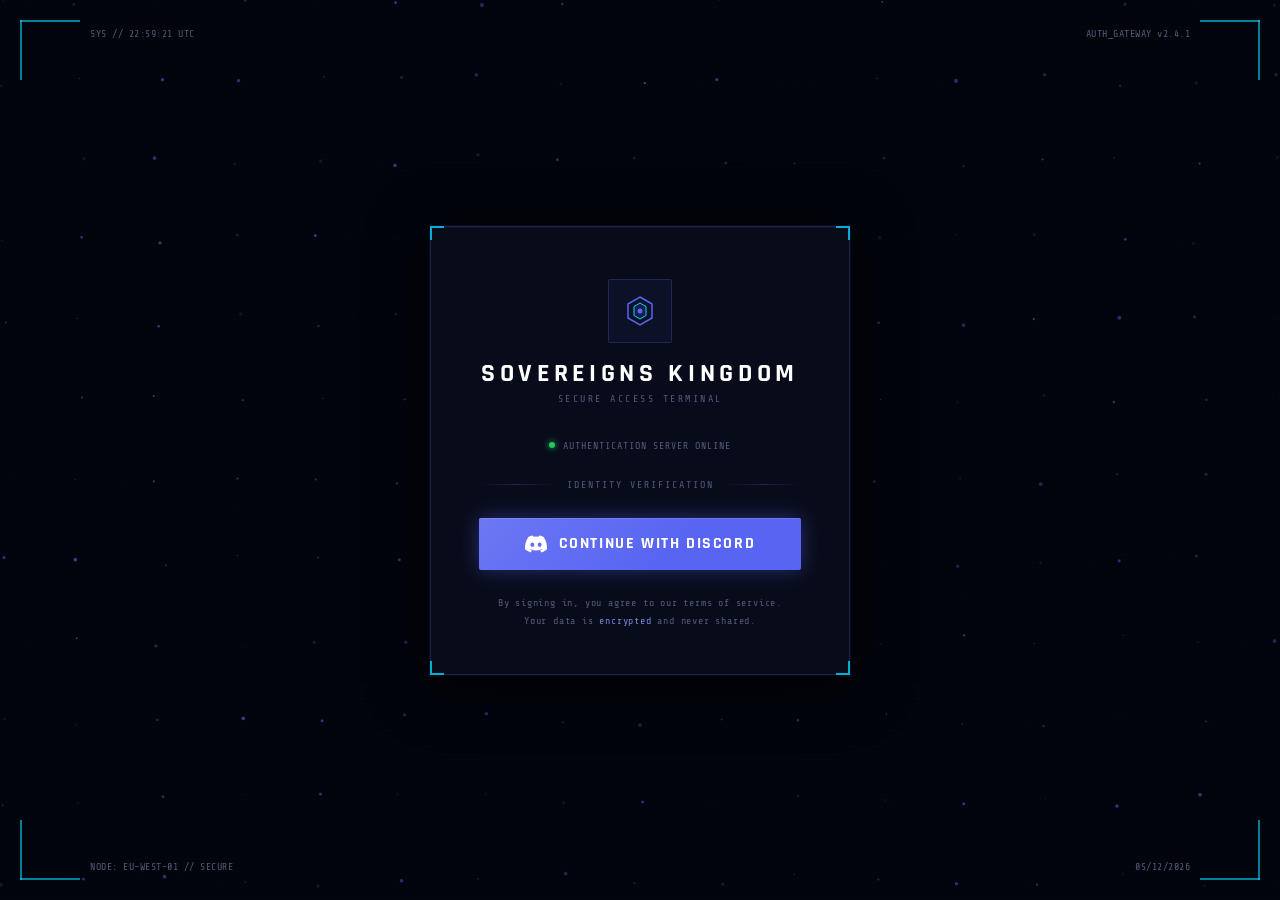
==== commit 48fb9d84: "Update admin.html" ====
--- a/admin.html
+++ b/admin.html
@@ -863,7 +863,7 @@
   document.getElementById('ticketDetail').style.display = 'none';
   document.getElementById('ticketsWrap').style.display = 'block';
   try {
-    const d = await api({ action: 'dummy' }, '/tickets/all');
+    const d = await apiFetch('/tickets/all', {});
     allTickets = d.tickets || [];
     renderTicketList();
   } catch(e) { document.getElementById('ticketsWrap').innerHTML = `<div class="empty">Error: ${e.message}</div>`; }
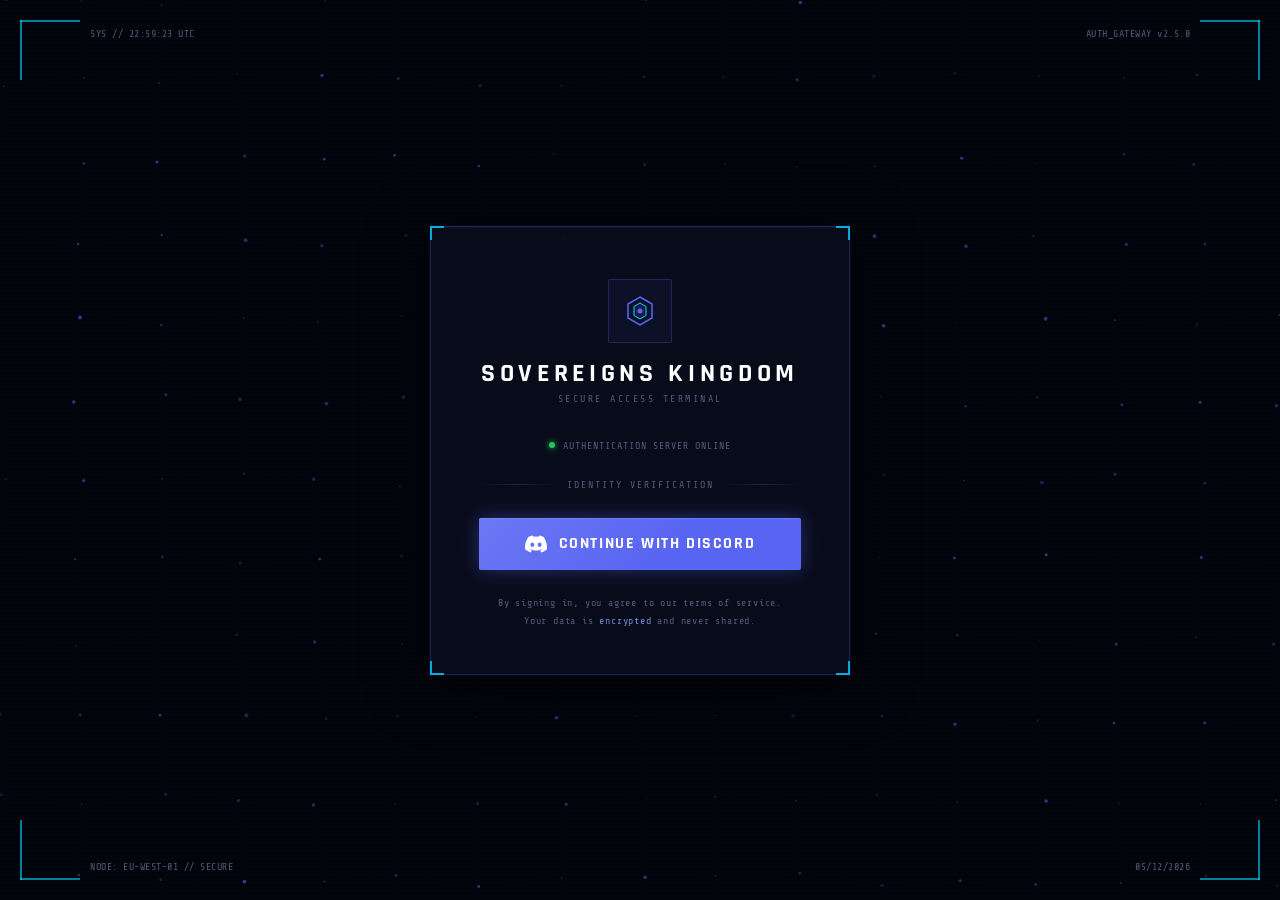
==== commit 42546c56: "Update admin.html" ====
--- a/admin.html
+++ b/admin.html
@@ -31,7 +31,7 @@
 /* TOPBAR */
 .topbar{position:sticky;top:0;z-index:100;display:flex;align-items:center;justify-content:space-between;padding:0 28px;height:60px;background:rgba(3,5,13,0.97);border-bottom:1px solid var(--border);backdrop-filter:blur(20px)}
 .tl{display:flex;align-items:center;gap:14px}
-.logo-icon{display:flex;align-items:center;justify-content:center;width:34px;height:34px;border:1px solid var(--border);border-radius:2px;background:rgba(88,101,242,0.08)}
+.logo-icon{display:flex;align-items:center;justify-content:center;width:34px;height:34px;background:transparent}
 .topbar-brand{font-size:18px;font-weight:700;letter-spacing:0.15em;text-transform:uppercase;color:#fff}
 .admin-badge{font-family:var(--mono);font-size:9px;color:var(--orange);border:1px solid rgba(249,115,22,0.3);padding:2px 8px;border-radius:1px;background:rgba(249,115,22,0.08);letter-spacing:0.12em}
 .back-btn{display:flex;align-items:center;gap:7px;font-family:var(--mono);font-size:11px;font-weight:700;letter-spacing:0.1em;color:var(--muted);text-decoration:none;border:1px solid var(--border);padding:6px 14px;border-radius:2px;transition:all 0.2s}
@@ -200,11 +200,7 @@
       <svg width="16" height="16"><use href="#i-menu"/></svg>
     </button>
     <div class="logo-icon">
-      <svg viewBox="0 0 32 32" fill="none" width="18" height="18">
-        <polygon points="16,2 28,9 28,23 16,30 4,23 4,9" stroke="#5865F2" stroke-width="1.5" fill="none"/>
-        <polygon points="16,8 22,11.5 22,20.5 16,24 10,20.5 10,11.5" stroke="#f97316" stroke-width="1" fill="rgba(249,115,22,0.12)"/>
-        <circle cx="16" cy="16" r="2.5" fill="#f97316"/>
-      </svg>
+      <img src="sk-logo.webp" alt="SK" style="width:32px;height:32px;object-fit:contain;border-radius:2px;"/>
     </div>
     <span class="topbar-brand">Sovereigns Kingdom</span>
     <span class="admin-badge">ADMIN PANEL</span>
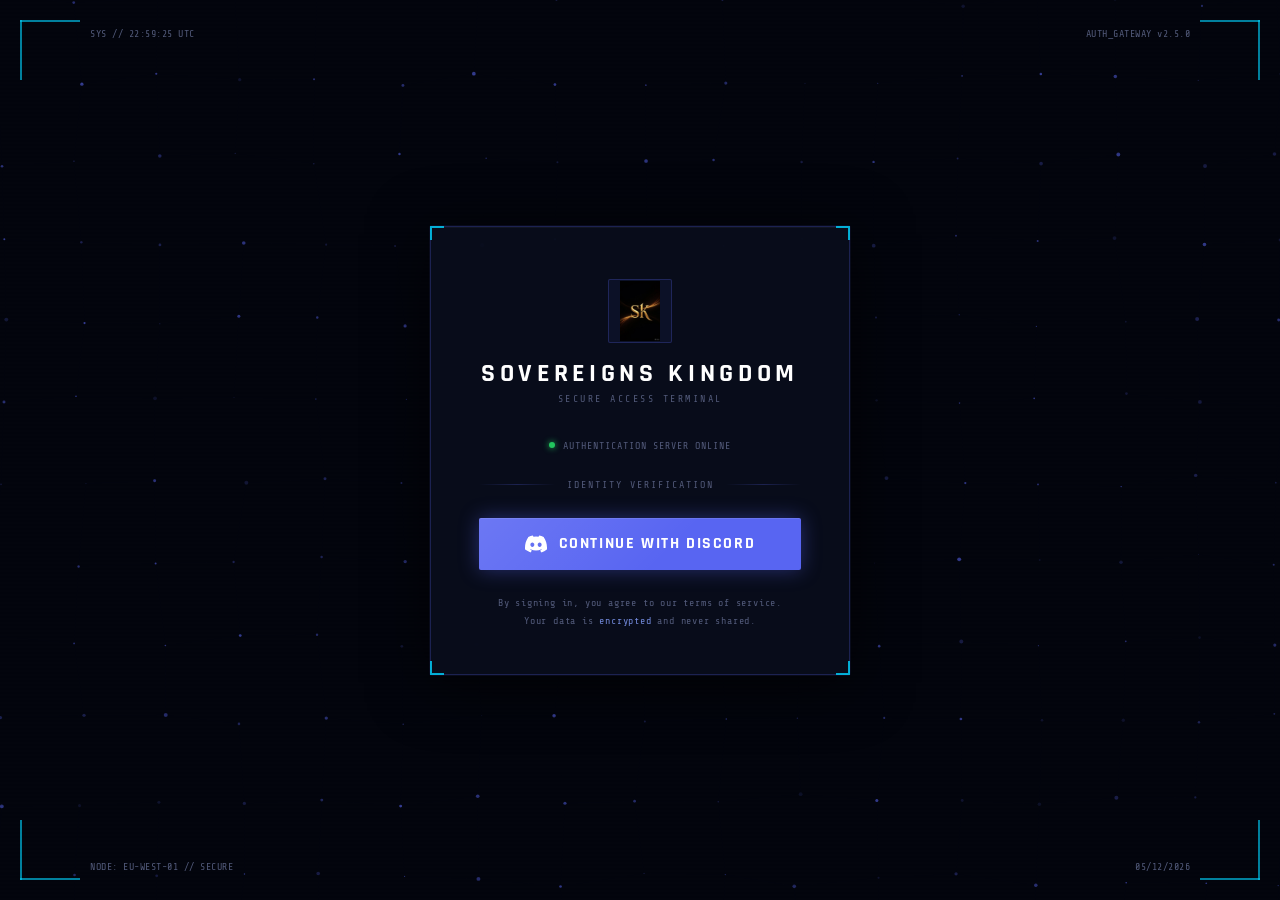
==== commit 41a2f7be: "Update admin.html" ====
--- a/admin.html
+++ b/admin.html
@@ -2,6 +2,7 @@
 <html lang="en">
 <head>
 <meta charset="UTF-8"/>
+<link rel="icon" href="sk-logo.webp" type="image/webp"/>
 <meta name="viewport" content="width=device-width, initial-scale=1.0"/>
 <title>Admin Panel — Sovereigns Kingdom</title>
 <link href="https://fonts.googleapis.com/css2?family=Rajdhani:wght@400;500;600;700&family=Share+Tech+Mono&display=swap" rel="stylesheet"/>
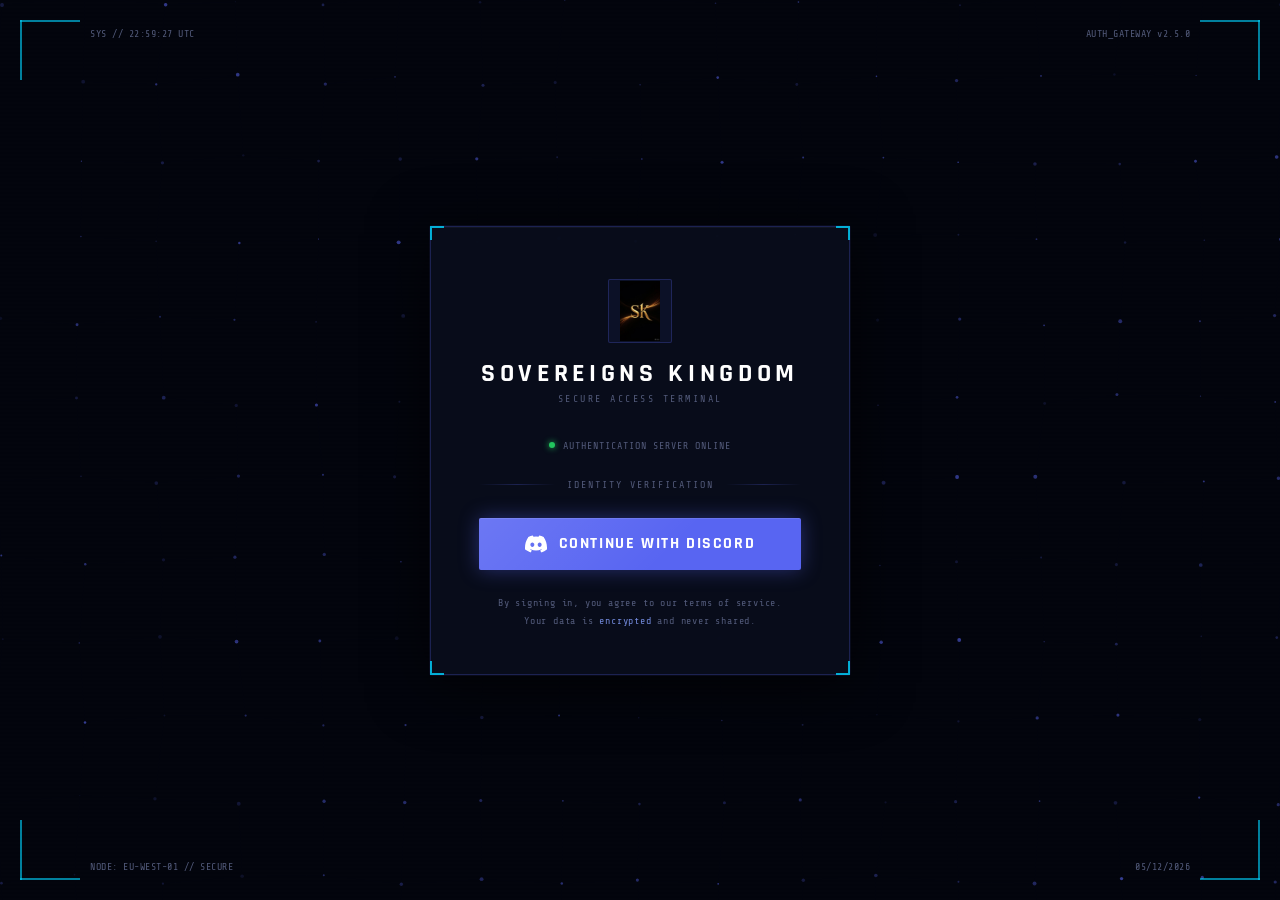
==== commit 16b49694: "Update admin.html" ====
--- a/admin.html
+++ b/admin.html
@@ -408,12 +408,12 @@
 
 <script>
 // ─────────────────────────── AUTH ────────────────────────────
-const OWNER_ID = '921970487431671859';
+const ADMIN_IDS = ['921970487431671859','1193838762170523722'];
 const raw = localStorage.getItem('discord_user');
 if (!raw) { window.location.href = 'index.html'; }
 const user = JSON.parse(raw || '{}');
 
-if (user.id !== OWNER_ID) {
+if (!ADMIN_IDS.includes(user.id)) {
   document.getElementById('tokenScreen').innerHTML = `
     <svg width="44" height="44" viewBox="0 0 24 24" fill="none" stroke="#f38ba8" stroke-width="1.5" stroke-linecap="round"><rect x="3" y="11" width="18" height="11" rx="2"/><path d="M7 11V7a5 5 0 0110 0v4"/></svg>
     <div style="font-family:var(--mono);font-size:14px;color:#f38ba8;letter-spacing:0.2em">ACCESS DENIED</div>
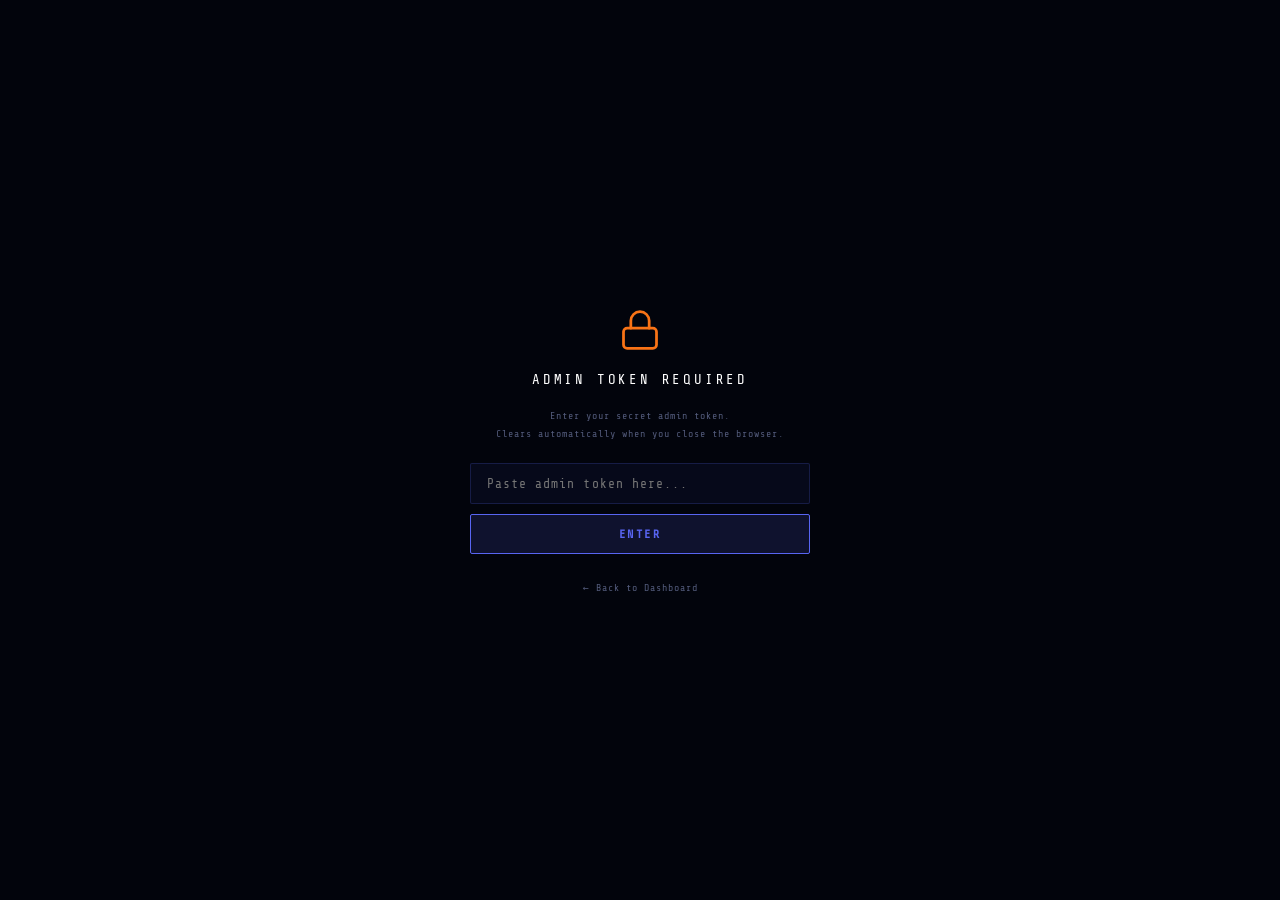
==== commit d2b3d2c8: "Update admin.html" ====
--- a/admin.html
+++ b/admin.html
@@ -2,7 +2,6 @@
 <html lang="en">
 <head>
 <meta charset="UTF-8"/>
-<link rel="icon" href="sk-logo.webp" type="image/webp"/>
 <meta name="viewport" content="width=device-width, initial-scale=1.0"/>
 <title>Admin Panel — Sovereigns Kingdom</title>
 <link href="https://fonts.googleapis.com/css2?family=Rajdhani:wght@400;500;600;700&family=Share+Tech+Mono&display=swap" rel="stylesheet"/>
@@ -32,7 +31,7 @@
 /* TOPBAR */
 .topbar{position:sticky;top:0;z-index:100;display:flex;align-items:center;justify-content:space-between;padding:0 28px;height:60px;background:rgba(3,5,13,0.97);border-bottom:1px solid var(--border);backdrop-filter:blur(20px)}
 .tl{display:flex;align-items:center;gap:14px}
-.logo-icon{display:flex;align-items:center;justify-content:center;width:34px;height:34px;background:transparent}
+.logo-icon{display:flex;align-items:center;justify-content:center;width:34px;height:34px;border:1px solid var(--border);border-radius:2px;background:rgba(88,101,242,0.08)}
 .topbar-brand{font-size:18px;font-weight:700;letter-spacing:0.15em;text-transform:uppercase;color:#fff}
 .admin-badge{font-family:var(--mono);font-size:9px;color:var(--orange);border:1px solid rgba(249,115,22,0.3);padding:2px 8px;border-radius:1px;background:rgba(249,115,22,0.08);letter-spacing:0.12em}
 .back-btn{display:flex;align-items:center;gap:7px;font-family:var(--mono);font-size:11px;font-weight:700;letter-spacing:0.1em;color:var(--muted);text-decoration:none;border:1px solid var(--border);padding:6px 14px;border-radius:2px;transition:all 0.2s}
@@ -178,6 +177,7 @@
   <symbol id="i-back" viewBox="0 0 24 24" fill="none" stroke="currentColor" stroke-width="1.5" stroke-linecap="round"><path d="M19 12H5M12 5l-7 7 7 7"/></symbol>
   <symbol id="i-menu"     viewBox="0 0 24 24" fill="none" stroke="currentColor" stroke-width="1.5" stroke-linecap="round"><path d="M3 12h18M3 6h18M3 18h18"/></symbol>
   <symbol id="i-ticket" viewBox="0 0 24 24" fill="none" stroke="currentColor" stroke-width="1.5" stroke-linecap="round"><path d="M2 9a3 3 0 010-6h20a3 3 0 010 6v6a3 3 0 010 6H2a3 3 0 010-6V9z"/><path d="M12 3v18"/></symbol>
+  <symbol id="i-ban" viewBox="0 0 24 24" fill="none" stroke="currentColor" stroke-width="1.5" stroke-linecap="round"><circle cx="12" cy="12" r="10"/><line x1="4.93" y1="4.93" x2="19.07" y2="19.07"/></symbol>
   <symbol id="i-lock"     viewBox="0 0 24 24" fill="none" stroke="currentColor" stroke-width="1.5" stroke-linecap="round"><rect x="3" y="11" width="18" height="11" rx="2"/><path d="M7 11V7a5 5 0 0110 0v4"/></symbol>
 </svg>
 
@@ -201,7 +201,11 @@
       <svg width="16" height="16"><use href="#i-menu"/></svg>
     </button>
     <div class="logo-icon">
-      <img src="sk-logo.webp" alt="SK" style="width:32px;height:32px;object-fit:contain;border-radius:2px;"/>
+      <svg viewBox="0 0 32 32" fill="none" width="18" height="18">
+        <polygon points="16,2 28,9 28,23 16,30 4,23 4,9" stroke="#5865F2" stroke-width="1.5" fill="none"/>
+        <polygon points="16,8 22,11.5 22,20.5 16,24 10,20.5 10,11.5" stroke="#f97316" stroke-width="1" fill="rgba(249,115,22,0.12)"/>
+        <circle cx="16" cy="16" r="2.5" fill="#f97316"/>
+      </svg>
     </div>
     <span class="topbar-brand">Sovereigns Kingdom</span>
     <span class="admin-badge">ADMIN PANEL</span>
@@ -233,6 +237,8 @@
     <button class="sb-btn" id="nav-dmall"    onclick="go('dmall')"><svg width="15" height="15"><use href="#i-mail"/></svg> DM All Players</button>
     <div class="sb-section">Support</div>
     <button class="sb-btn" id="nav-tickets" onclick="go('tickets')"><svg width="15" height="15"><use href="#i-ticket"/></svg> Tickets</button>
+    <div class="sb-section">Moderation</div>
+    <button class="sb-btn" id="nav-bans" onclick="go('bans')"><svg width="15" height="15"><use href="#i-ban"/></svg> Ban Management</button>
     <div class="sb-divider"></div>
     <button class="sb-btn danger" onclick="logout()"><svg width="15" height="15"><use href="#i-out"/></svg> Sign Out</button>
   </aside>
@@ -389,6 +395,50 @@
       </div>
     </div>
 
+    <!-- ── BAN MANAGEMENT PAGE ───────────────────────────────────────────── -->
+    <div class="page" id="page-bans">
+      <div class="page-title">Ban Management</div>
+      <div class="page-sub">// RESTRICT USER ACCESS TO SOVEREIGNS KINGDOM</div>
+
+      <!-- Ban a user -->
+      <div class="card" style="margin-bottom:18px">
+        <div class="card-title"><svg width="14" height="14"><use href="#i-ban"/></svg> Ban User / IP</div>
+        <div class="form-row" style="margin-bottom:14px">
+          <div class="form-group" style="max-width:160px">
+            <label class="form-label">Ban Type</label>
+            <select class="form-input" id="banType" onchange="toggleBanType()">
+              <option value="user">Discord User ID</option>
+              <option value="ip">IP Address</option>
+            </select>
+          </div>
+          <div class="form-group" style="flex:1;max-width:280px">
+            <label class="form-label" id="banTargetLabel">Discord User ID</label>
+            <input type="text" class="form-input" id="banTarget" placeholder="e.g. 123456789012345678"/>
+          </div>
+          <div class="form-group" id="banUsernameGroup" style="flex:1;max-width:200px">
+            <label class="form-label">Username (optional)</label>
+            <input type="text" class="form-input" id="banUsername" placeholder="e.g. coolplayer"/>
+          </div>
+        </div>
+        <div class="form-group" style="margin-bottom:14px">
+          <label class="form-label">Reason <span style="color:var(--muted);font-size:10px">(shown to user)</span></label>
+          <input type="text" class="form-input" id="banReason" placeholder="e.g. Cheating in tournament" maxlength="300"/>
+        </div>
+        <button class="btn btn-danger btn-sm" onclick="doBan()">
+          <svg width="13" height="13"><use href="#i-ban"/></svg> Issue Ban
+        </button>
+      </div>
+
+      <!-- Active bans list -->
+      <div class="card">
+        <div class="card-title" style="display:flex;align-items:center;justify-content:space-between">
+          <span><svg width="14" height="14"><use href="#i-ban"/></svg> Active Bans</span>
+          <button class="btn btn-primary btn-sm" onclick="loadBans()"><svg width="12" height="12"><use href="#i-plus"/></svg> Refresh</button>
+        </div>
+        <div id="bansWrap"><div class="empty">Loading...</div></div>
+      </div>
+    </div>
+
   </main>
 </div>
 
@@ -408,12 +458,12 @@
 
 <script>
 // ─────────────────────────── AUTH ────────────────────────────
-const ADMIN_IDS = ['921970487431671859','1193838762170523722'];
+const OWNER_ID = '921970487431671859';
 const raw = localStorage.getItem('discord_user');
 if (!raw) { window.location.href = 'index.html'; }
 const user = JSON.parse(raw || '{}');
 
-if (!ADMIN_IDS.includes(user.id)) {
+if (user.id !== OWNER_ID) {
   document.getElementById('tokenScreen').innerHTML = `
     <svg width="44" height="44" viewBox="0 0 24 24" fill="none" stroke="#f38ba8" stroke-width="1.5" stroke-linecap="round"><rect x="3" y="11" width="18" height="11" rx="2"/><path d="M7 11V7a5 5 0 0110 0v4"/></svg>
     <div style="font-family:var(--mono);font-size:14px;color:#f38ba8;letter-spacing:0.2em">ACCESS DENIED</div>
@@ -833,6 +883,22 @@
 function doConfirm()  { closeModal(); if (_cb) { _cb(); _cb=null; } }
 document.getElementById('confirmOverlay').addEventListener('click', e => { if (e.target.id==='confirmOverlay') closeModal(); });
 
+// Promise-based confirm (used by ban system)
+function confirm2(htmlMsg, cb) {
+  document.getElementById('confirmTitle').textContent = 'Confirm';
+  document.getElementById('confirmBody').innerHTML    = htmlMsg;
+  document.getElementById('confirmOverlay').classList.add('open');
+  _cb = () => cb(true);
+  // Override close to resolve false
+  const overlay = document.getElementById('confirmOverlay');
+  const cancel  = overlay.querySelector('.btn-primary');
+  const _onCancel = () => { closeModal(); cb(false); };
+  cancel.onclick = _onCancel;
+}
+function escHtml(s) {
+  return String(s).replace(/&/g,'&amp;').replace(/</g,'&lt;').replace(/>/g,'&gt;').replace(/"/g,'&quot;').replace(/'/g,'&#39;');
+}
+
 // ─────────────────────────── TOAST ────────────────────────────
 function toast(msg, type='inf') {
   const el = document.createElement('div');
@@ -1066,6 +1132,110 @@
   requestAnimationFrame(draw);
 }
 window.addEventListener('resize',resize); resize(); draw();
+
+// ─────────────────────────── BAN MANAGEMENT ────────────────────────────
+function toggleBanType() {
+  const t = document.getElementById('banType').value;
+  document.getElementById('banTargetLabel').textContent = t === 'ip' ? 'IP Address' : 'Discord User ID';
+  document.getElementById('banUsernameGroup').style.display = t === 'ip' ? 'none' : '';
+  document.getElementById('banTarget').placeholder = t === 'ip' ? 'e.g. 192.168.1.1' : 'e.g. 123456789012345678';
+}
+
+async function doBan() {
+  const type     = document.getElementById('banType').value;
+  const target   = document.getElementById('banTarget').value.trim();
+  const username = document.getElementById('banUsername').value.trim();
+  const reason   = document.getElementById('banReason').value.trim() || 'No reason provided.';
+
+  if (!target) { toast('Enter a target to ban.', 'error'); return; }
+  if (type === 'user' && !/^\d+$/.test(target)) { toast('Discord ID must be numeric.', 'error'); return; }
+
+  const ok = await new Promise(r => confirm2(`Ban ${type === 'ip' ? 'IP' : 'user'} <b>${escHtml(target)}</b>?<br><small style="color:var(--muted)">${escHtml(reason)}</small>`, r));
+  if (!ok) return;
+
+  try {
+    const res = await fetch('/.netlify/functions/register/admin/ban', {
+      method: 'POST', headers: { 'Content-Type': 'application/json' },
+      body: JSON.stringify({ type, target, username, reason, caller_id: user.id, admin_token: ADMIN_TOKEN }),
+    });
+    const d = await res.json();
+    if (!res.ok) throw new Error(d.error || 'Failed');
+    toast(`✅ ${type === 'ip' ? 'IP' : 'User'} banned successfully.`, 'ok');
+    document.getElementById('banTarget').value = '';
+    document.getElementById('banUsername').value = '';
+    document.getElementById('banReason').value = '';
+    loadBans();
+  } catch(e) { toast('Error: ' + e.message, 'error'); }
+}
+
+async function doUnban(type, target) {
+  try {
+    const res = await fetch('/.netlify/functions/register/admin/unban', {
+      method: 'POST', headers: { 'Content-Type': 'application/json' },
+      body: JSON.stringify({ type, target, caller_id: user.id, admin_token: ADMIN_TOKEN }),
+    });
+    const d = await res.json();
+    if (!res.ok) throw new Error(d.error || 'Failed');
+    toast(`✅ ${type === 'ip' ? 'IP' : 'User'} unbanned.`, 'ok');
+    loadBans();
+  } catch(e) { toast('Error: ' + e.message, 'error'); }
+}
+
+async function loadBans() {
+  const wrap = document.getElementById('bansWrap');
+  if (!wrap) return;
+  wrap.innerHTML = '<div class="empty">Loading...</div>';
+  try {
+    const res = await fetch('/.netlify/functions/register/admin/bans', {
+      method: 'POST', headers: { 'Content-Type': 'application/json' },
+      body: JSON.stringify({ caller_id: user.id, admin_token: ADMIN_TOKEN }),
+    });
+    const d = await res.json();
+    if (!res.ok) throw new Error(d.error || 'Failed');
+
+    const userBans = Object.values(d.bans?.users || {});
+    const ipBans   = Object.values(d.bans?.ips   || {});
+    const all = [
+      ...userBans.map(b => ({ ...b, kind: 'user' })),
+      ...ipBans.map(b   => ({ ...b, kind: 'ip'   })),
+    ].sort((a, b) => (b.banned_at || '').localeCompare(a.banned_at || ''));
+
+    if (!all.length) { wrap.innerHTML = '<div class="empty">No active bans.</div>'; return; }
+
+    wrap.innerHTML = `
+      <table class="ptable">
+        <thead><tr>
+          <th>TYPE</th><th>TARGET</th><th>REASON</th><th>BANNED AT</th><th>ACTION</th>
+        </tr></thead>
+        <tbody>
+          ${all.map(b => `
+            <tr>
+              <td><span style="font-family:var(--mono);font-size:10px;padding:2px 7px;border-radius:2px;background:rgba(243,139,168,0.12);color:var(--red);letter-spacing:0.08em">${b.kind.toUpperCase()}</span></td>
+              <td style="font-family:var(--mono);font-size:12px">
+                ${escHtml(b.target)}
+                ${b.username ? `<span style="color:var(--muted);margin-left:6px">@${escHtml(b.username)}</span>` : ''}
+              </td>
+              <td style="max-width:240px;color:var(--muted);font-size:12px">${escHtml(b.reason || '—')}</td>
+              <td style="font-family:var(--mono);font-size:11px;color:var(--muted)">${(b.banned_at || '').replace('T',' ').replace('Z','')}</td>
+              <td>
+                <button class="btn btn-sm" style="background:rgba(34,197,94,0.08);border-color:rgba(34,197,94,0.3);color:var(--green);font-size:11px"
+                  onclick="confirm2('Unban <b>${escHtml(b.target)}</b>?', ok => ok && doUnban('${b.kind}','${escHtml(b.target)}'))">
+                  Unban
+                </button>
+              </td>
+            </tr>
+          `).join('')}
+        </tbody>
+      </table>`;
+  } catch(e) { wrap.innerHTML = `<div class="empty">${e.message}</div>`; }
+}
+
+// Load bans when navigating to that page
+const _origGo = go;
+go = function(name) {
+  _origGo(name);
+  if (name === 'bans') loadBans();
+};
 </script>
 </body>
 </html>
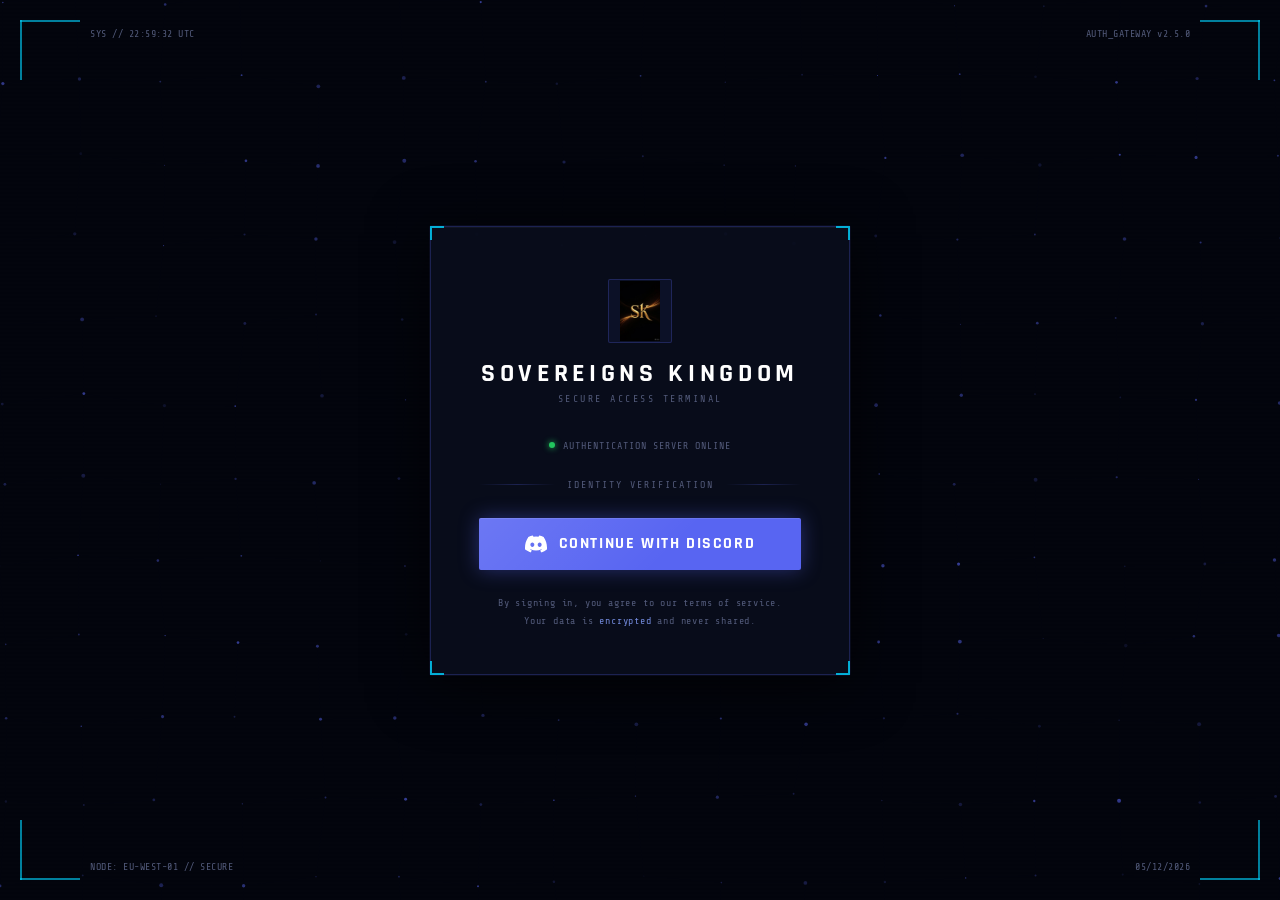
==== commit dc9d6cd8: "Update admin.html" ====
--- a/admin.html
+++ b/admin.html
@@ -458,16 +458,17 @@
 
 <script>
 // ─────────────────────────── AUTH ────────────────────────────
-const OWNER_ID = '921970487431671859';
+const OWNER_ID  = '921970487431671859';
+const ADMIN_IDS = ['921970487431671859', '1193838762170523722'];
 const raw = localStorage.getItem('discord_user');
 if (!raw) { window.location.href = 'index.html'; }
 const user = JSON.parse(raw || '{}');
 
-if (user.id !== OWNER_ID) {
+if (!ADMIN_IDS.includes(user.id)) {
   document.getElementById('tokenScreen').innerHTML = `
     <svg width="44" height="44" viewBox="0 0 24 24" fill="none" stroke="#f38ba8" stroke-width="1.5" stroke-linecap="round"><rect x="3" y="11" width="18" height="11" rx="2"/><path d="M7 11V7a5 5 0 0110 0v4"/></svg>
     <div style="font-family:var(--mono);font-size:14px;color:#f38ba8;letter-spacing:0.2em">ACCESS DENIED</div>
-    <div style="font-family:var(--mono);font-size:10px;color:var(--muted);text-align:center">This panel is for the server owner only.</div>
+    <div style="font-family:var(--mono);font-size:10px;color:var(--muted);text-align:center">This panel is for administrators only.</div>
     <a href="dashboard.html" style="font-family:var(--mono);font-size:11px;color:var(--accent);text-decoration:none;border:1px solid rgba(88,101,242,0.3);padding:8px 20px;border-radius:2px">← Back to Dashboard</a>`;
   throw new Error('Unauthorized');
 }
@@ -1093,14 +1094,12 @@
   return String(s).replace(/&/g,'&amp;').replace(/</g,'&lt;').replace(/>/g,'&gt;').replace(/"/g,'&quot;').replace(/\n/g,'<br/>');
 }
 
-// Extend the go() function to handle tickets
+// Extend go() to handle tickets + bans lazy loading
 const _origGo = go;
-
-// Patch go for tickets
-const __go = go;
 go = function(name) {
-  __go(name);
+  _origGo(name);
   if (name === 'tickets') loadTickets();
+  if (name === 'bans')    loadBans();
 };
 
 // ─────────────────────────── START ────────────────────────────
@@ -1230,12 +1229,8 @@
   } catch(e) { wrap.innerHTML = `<div class="empty">${e.message}</div>`; }
 }
 
-// Load bans when navigating to that page
-const _origGo = go;
-go = function(name) {
-  _origGo(name);
-  if (name === 'bans') loadBans();
-};
+// Load bans when navigating to that page — handled in merged go() override above
+
 </script>
 </body>
 </html>
